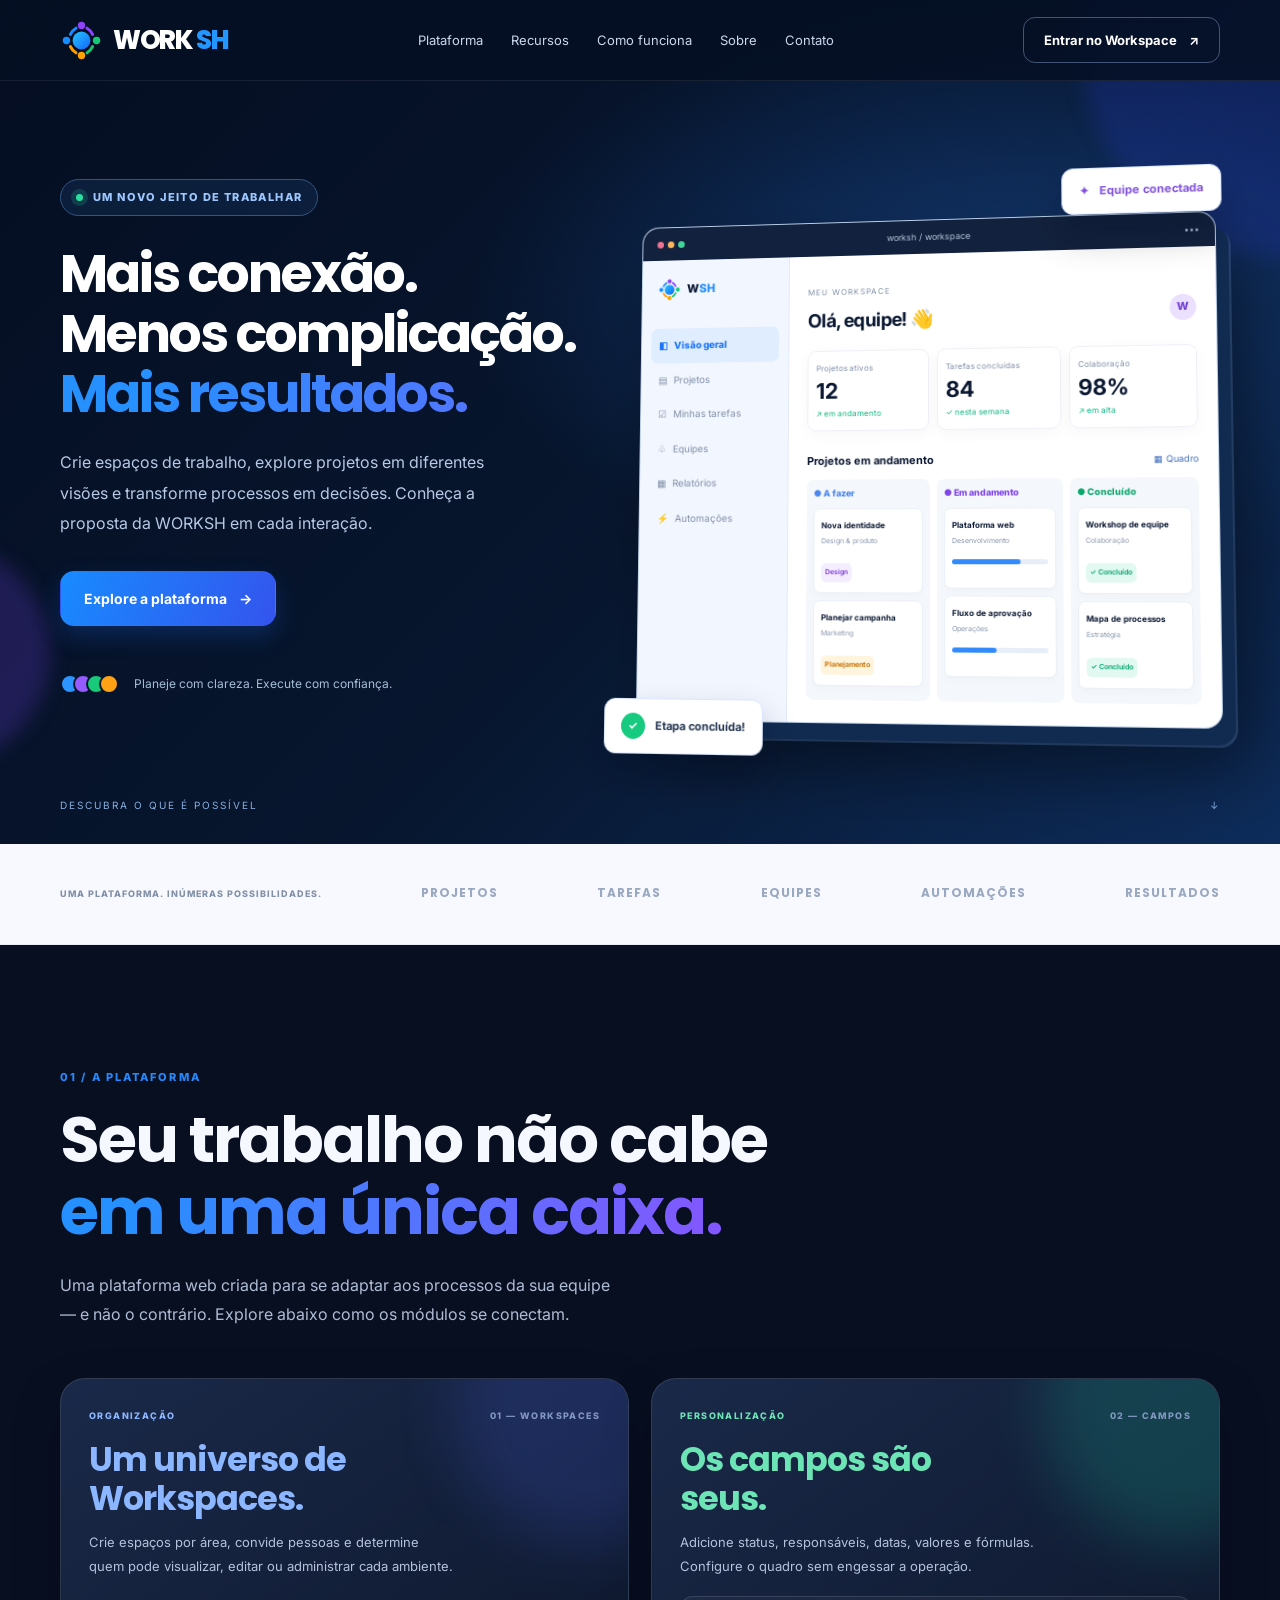
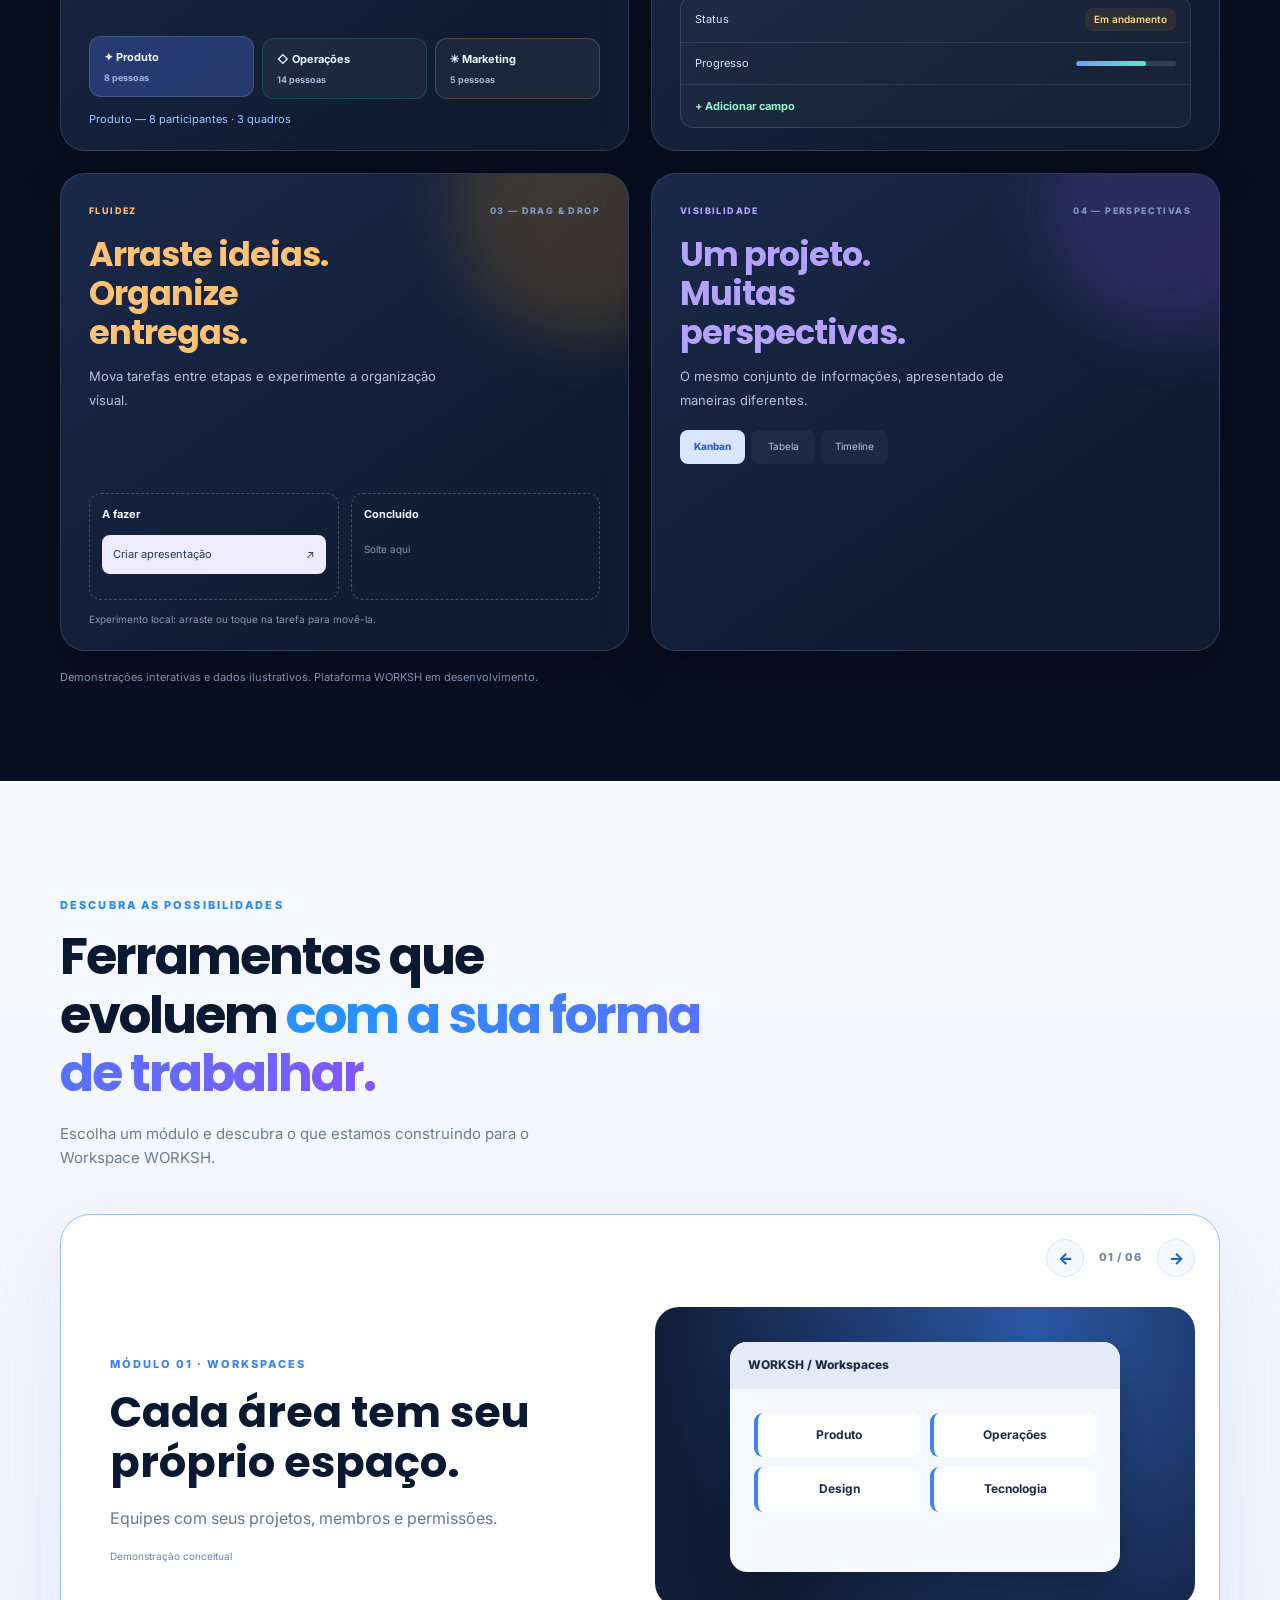
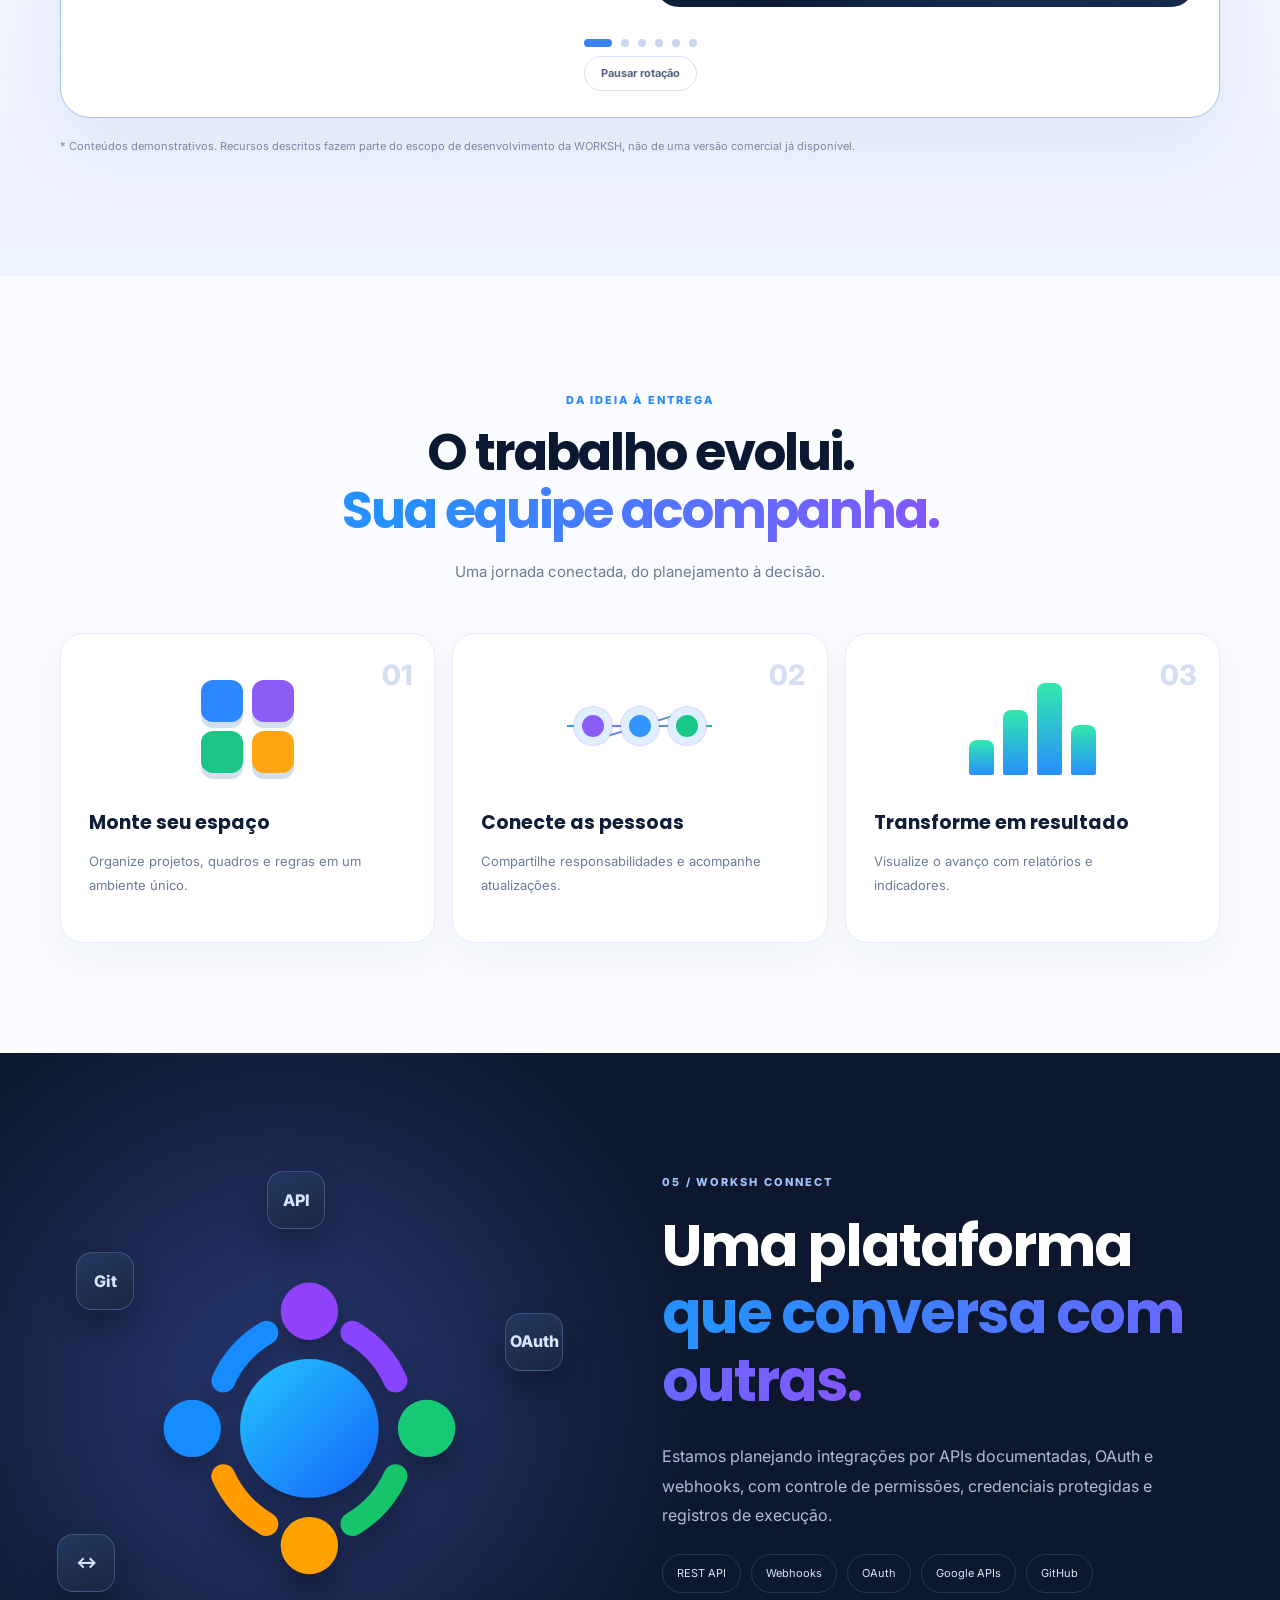
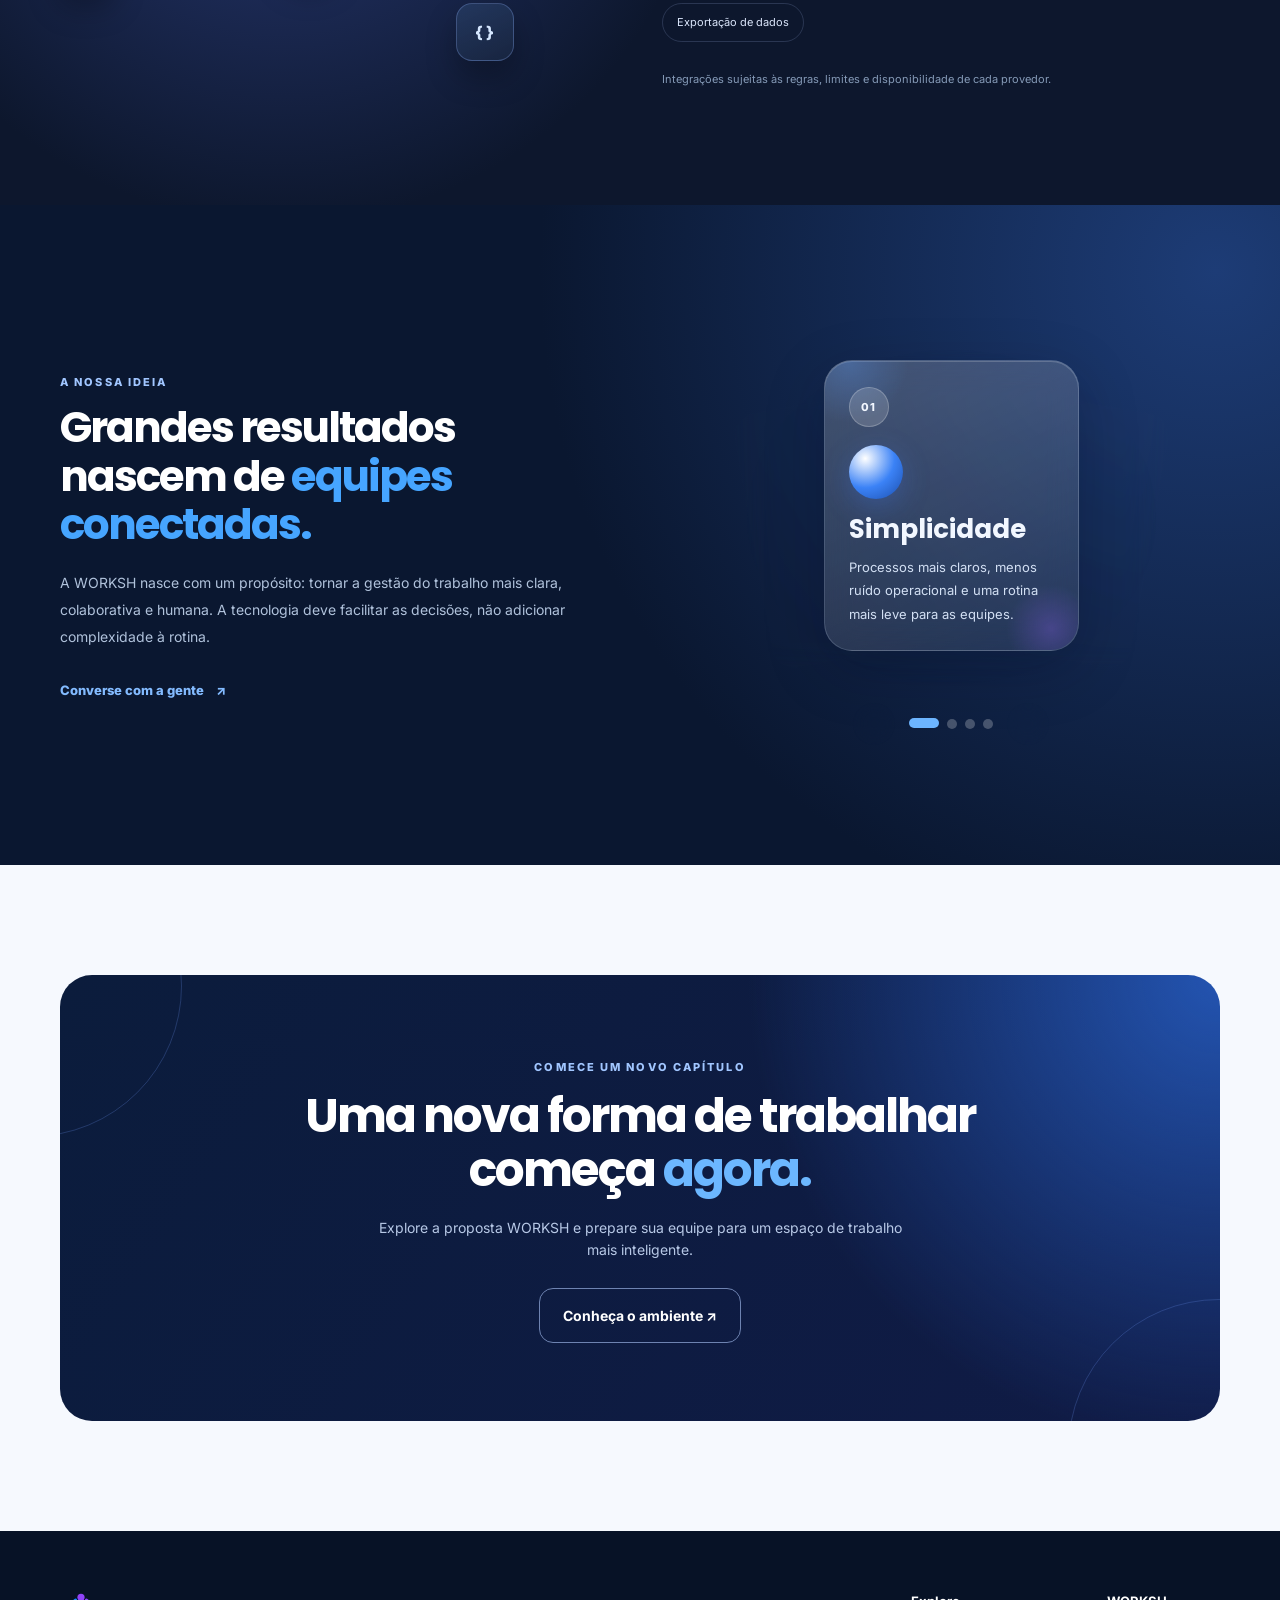
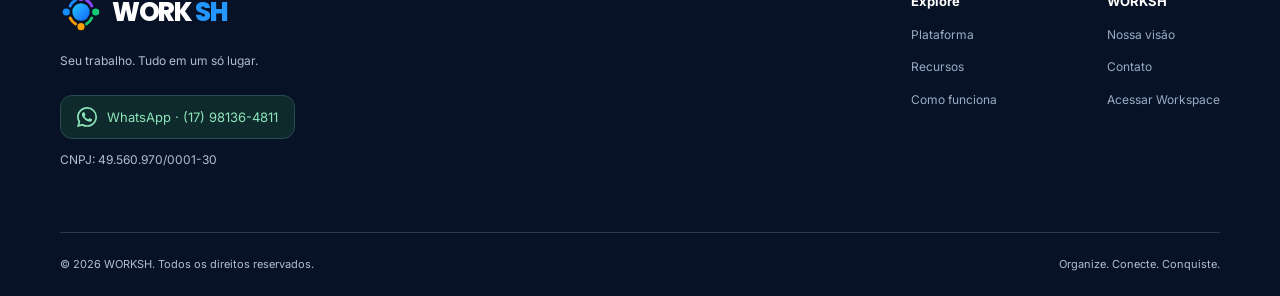
==== index.html @ 07306b2b "Atualizacao do site e implementacao do Workspace" ====
<!DOCTYPE html>

<html lang="pt-BR">
<head>
<meta charset="utf-8"/>
<meta content="width=device-width,initial-scale=1" name="viewport"/>
<meta content="#081329" name="theme-color"/>
<meta content="WORKSH: plataforma inteligente para projetos, tarefas, equipes e resultados. Organize. Conecte. Conquiste." name="description"/>
<meta content="WORKSH — Organize. Conecte. Conquiste." property="og:title"/>
<meta content="Seu trabalho, tudo em um só lugar." property="og:description"/>
<meta content="website" property="og:type"/>
<title>
   WORKSH | Organize. Conecte. Conquiste.
  </title>
<link href="assets/logo.svg" rel="icon" type="image/svg+xml"/>
<link href="style.css" rel="stylesheet"/>
<script defer="" src="script.js">
</script>
</head>
<body>
<a class="skip" href="#conteudo">
   Pular para o conteúdo
  </a>
<header class="site-header" id="topo">
<div class="container nav-inner">
<a aria-label="WORKSH, início" class="brand" href="#inicio">
<img alt="" height="43" src="assets/logo.svg" width="43"/>
<span>
      WORK
      <span class="blue">
       SH
      </span>
</span>
</a>
<nav aria-label="Menu principal" class="desktop-nav">
<a href="#plataforma">
      Plataforma
     </a>
<a href="#recursos">
      Recursos
     </a>
<a href="#como-funciona">
      Como funciona
     </a>
<a href="#sobre">
      Sobre
     </a>
<a href="#contato">
      Contato
     </a>
</nav>
<div class="nav-actions">
<button class="btn btn-outline nav-login" data-open-workspace="" type="button">
      Entrar no Workspace
      <span aria-hidden="true">
       ↗
      </span>
</button>
<button aria-controls="mobileNav" aria-expanded="false" aria-label="Abrir menu" class="menu-toggle" id="menuToggle" type="button">
<span>
</span>
<span>
</span>
<span>
</span>
</button>
</div>
</div>
<nav aria-label="Menu para celular" class="mobile-nav" hidden="" id="mobileNav">
<a href="#plataforma">
     Plataforma
    </a>
<a href="#recursos">
     Recursos
    </a>
<a href="#como-funciona">
     Como funciona
    </a>
<a href="#sobre">
     Sobre
    </a>
<a href="#contato">
     Contato
    </a>
<button class="btn btn-primary" data-open-workspace="">
     Entrar no Workspace ↗
    </button>
</nav>
</header>
<main id="conteudo">
<section class="hero" id="inicio">
<div class="glow g1">
</div>
<div class="glow g2">
</div>
<div class="container hero-grid">
<div class="hero-copy reveal">
<div class="eyebrow">
<span class="pulse">
</span>
       UM NOVO JEITO DE TRABALHAR
      </div>
<h1>
       Mais conexão.
       <br/>
       Menos complicação.
       <br/>
<span class="gradient-text">
        Mais resultados.
       </span>
</h1>
<p>Crie espaços de trabalho, explore projetos em diferentes visões e transforme processos em decisões. Conheça a proposta da WORKSH em cada interação.</p>
<div class="hero-actions">
<a class="btn btn-primary btn-lg" href="#plataforma">
        Explore a plataforma
        <span>
         →
        </span>
</a>
</div>
<div class="hero-proof">
<div class="proof-dots">
<i>
</i>
<i>
</i>
<i>
</i>
<i>
</i>
</div>
<span>
        Planeje com clareza. Execute com confiança.
       </span>
</div>
</div>
<div aria-label="Prévia ilustrativa da plataforma WORKSH" class="hero-visual reveal">
<div class="floating f1">
       ✦
       <span>
        Equipe conectada
       </span>
</div>
<div class="floating f2">
<b>
        ✓
       </b>
<span>
        Etapa concluída!
       </span>
</div>
<div class="dashboard-window">
<div class="window-top">
<div class="traffic">
<b>
</b>
<b>
</b>
<b>
</b>
</div>
<span>
         worksh / workspace
        </span>
<span>
         •••
        </span>
</div>
<div class="dashboard-body">
<aside class="dash-sidebar">
<div class="dash-brand">
<img alt="" src="assets/logo.svg"/>
          W
          <span>
           SH
          </span>
</div>
<div class="dash-side-item active">
          ◧
          <span>
           Visão geral
          </span>
</div>
<div class="dash-side-item">
          ▤
          <span>
           Projetos
          </span>
</div>
<div class="dash-side-item">
          ☑
          <span>
           Minhas tarefas
          </span>
</div>
<div class="dash-side-item">
          ♧
          <span>
           Equipes
          </span>
</div>
<div class="dash-side-item">
          ▦
          <span>
           Relatórios
          </span>
</div>
<div class="dash-side-item">
          ⚡
          <span>
           Automações
          </span>
</div>
</aside>
<div class="dash-main">
<div class="dash-heading">
<div>
<small>
            MEU WORKSPACE
           </small>
<h3>
            Olá, equipe!
            <span>
             👋
            </span>
</h3>
</div>
<div class="dash-avatar">
           W
          </div>
</div>
<div class="dash-stats">
<div>
<span>
            Projetos ativos
           </span>
<strong>
            12
           </strong>
<small>
            ↗ em andamento
           </small>
</div>
<div>
<span>
            Tarefas concluídas
           </span>
<strong>
            84
           </strong>
<small>
            ✓ nesta semana
           </small>
</div>
<div>
<span>
            Colaboração
           </span>
<strong>
            98%
           </strong>
<small>
            ↗ em alta
           </small>
</div>
</div>
<div class="board-title">
<strong>
           Projetos em andamento
          </strong>
<span>
           ▦ Quadro
          </span>
</div>
<div class="mini-board">
<div class="mini-col">
<label>
            ● A fazer
           </label>
<div class="mini-card">
<b>
             Nova identidade
            </b>
<small>
             Design &amp; produto
            </small>
<div class="tag purple">
             Design
            </div>
</div>
<div class="mini-card">
<b>
             Planejar campanha
            </b>
<small>
             Marketing
            </small>
<div class="tag orange">
             Planejamento
            </div>
</div>
</div>
<div class="mini-col">
<label>
            ● Em andamento
           </label>
<div class="mini-card">
<b>
             Plataforma web
            </b>
<small>
             Desenvolvimento
            </small>
<div class="progress">
<i style="width:72%">
</i>
</div>
</div>
<div class="mini-card">
<b>
             Fluxo de aprovação
            </b>
<small>
             Operações
            </small>
<div class="progress">
<i style="width:46%">
</i>
</div>
</div>
</div>
<div class="mini-col">
<label>
            ● Concluído
           </label>
<div class="mini-card">
<b>
             Workshop de equipe
            </b>
<small>
             Colaboração
            </small>
<span class="done">
             ✓ Concluído
            </span>
</div>
<div class="mini-card">
<b>
             Mapa de processos
            </b>
<small>
             Estratégia
            </small>
<span class="done">
             ✓ Concluído
            </span>
</div>
</div>
</div>
</div>
</div>
</div>
</div>
</div>
<div class="container scroll-hint">
<span>
      DESCUBRA O QUE É POSSÍVEL
     </span>
<span>
      ↓
     </span>
</div>
</section>
<section class="trust-strip">
<div class="container trust-grid">
<span>
      UMA PLATAFORMA. INÚMERAS POSSIBILIDADES.
     </span>
<strong>
      PROJETOS
     </strong>
<strong>
      TAREFAS
     </strong>
<strong>
      EQUIPES
     </strong>
<strong>
      AUTOMAÇÕES
     </strong>
<strong>
      RESULTADOS
     </strong>
</div>
</section>
<section class="section platform-v4" id="plataforma">
<div class="container">
<div class="v4-section-intro reveal"><span class="section-kicker">01 / A PLATAFORMA</span><h2>Seu trabalho não cabe<br/><span class="gradient-text">em uma única caixa.</span></h2><p>Uma plataforma web criada para se adaptar aos processos da sua equipe — e não o contrário. Explore abaixo como os módulos se conectam.</p></div>
<div class="v4-bento">
<article class="v4-tile v4-tile-workspaces reveal"><div class="v4-tile-meta"><span class="v4-kicker">ORGANIZAÇÃO</span><span>01 — WORKSPACES</span></div><h3>Um universo de<br/>Workspaces.</h3><p>Crie espaços por área, convide pessoas e determine quem pode visualizar, editar ou administrar cada ambiente.</p><div class="v4-workspace-chips"><button class="active" data-ws="produto" type="button">✦ Produto <small>8 pessoas</small></button><button data-ws="operacoes" type="button">◇ Operações <small>14 pessoas</small></button><button data-ws="marketing" type="button">✳ Marketing <small>5 pessoas</small></button></div><div aria-live="polite" class="v4-insight" id="workspaceInsight">Produto — 8 participantes · 3 quadros</div></article>
<article class="v4-tile v4-tile-fields reveal"><div class="v4-tile-meta"><span class="v4-kicker">PERSONALIZAÇÃO</span><span>02 — CAMPOS</span></div><h3>Os campos são<br/>seus.</h3><p>Adicione status, responsáveis, datas, valores e fórmulas. Configure o quadro sem engessar a operação.</p><div class="v4-field-stack"><div><span>Status</span><b class="v4-status">Em andamento</b></div><div><span>Progresso</span><div class="v4-meter"><i></i></div></div><button id="v4AddField" type="button">+ Adicionar campo</button><div hidden="" id="v4CustomField"><span>Prioridade</span><b>Alta</b></div></div></article>
<article class="v4-tile v4-tile-flow reveal"><div class="v4-tile-meta"><span class="v4-kicker">FLUIDEZ</span><span>03 — DRAG &amp; DROP</span></div><h3>Arraste ideias.<br/>Organize entregas.</h3><p>Mova tarefas entre etapas e experimente a organização visual.</p><div class="v4-drag-board" id="v4DragBoard"><div class="v4-drag-lane" data-lane="todo"><strong>A fazer</strong><button class="v4-draggable" draggable="true" type="button">Criar apresentação <span>↗</span></button></div><div class="v4-drag-lane" data-lane="done"><strong>Concluído</strong><span class="v4-empty">Solte aqui</span></div></div><small class="v4-demo-note">Experimento local: arraste ou toque na tarefa para movê-la.</small></article>
<article class="v4-tile v4-tile-views reveal"><div class="v4-tile-meta"><span class="v4-kicker">VISIBILIDADE</span><span>04 — PERSPECTIVAS</span></div><h3>Um projeto.<br/>Muitas perspectivas.</h3><p>O mesmo conjunto de informações, apresentado de maneiras diferentes.</p><div aria-label="Visualização do projeto" class="v4-view-tabs" role="group"><button class="active" data-view="kanban" type="button">Kanban</button><button data-view="table" type="button">Tabela</button><button data-view="timeline" type="button">Timeline</button></div><div aria-live="polite" class="v4-stage" id="viewStage"></div></article>
</div>
<p class="v4-disclaimer">Demonstrações interativas e dados ilustrativos. Plataforma WORKSH em desenvolvimento.</p>
</div></section>
<section class="section section-soft discover-section" id="recursos"><div class="container"><div class="section-heading reveal"><span class="section-kicker">DESCUBRA AS POSSIBILIDADES</span><h2>Ferramentas que evoluem <span class="gradient-text">com a sua forma de trabalhar.</span></h2><p>Escolha um módulo e descubra o que estamos construindo para o Workspace WORKSH.</p></div><div class="module-shell reveal"><div class="module-nav"><button aria-label="Módulo anterior" class="module-arrow" id="modPrev" type="button">←</button><span id="moduleCount">01 / 06</span><button aria-label="Próximo módulo" class="module-arrow" id="modNext" type="button">→</button></div><div aria-live="polite" class="module-panel" id="modulePanel"></div><div aria-label="Navegar entre módulos" class="module-dots" id="moduleDots" role="group"></div><div class="module-control"><button type="button" id="modulePlay" aria-pressed="false">Pausar rotação</button></div></div><p class="feature-disclaimer">* Conteúdos demonstrativos. Recursos descritos fazem parte do escopo de desenvolvimento da WORKSH, não de uma versão comercial já disponível.</p></div></section>
<section class="section v4-process" id="como-funciona"><div class="container"><div class="section-heading centered reveal"><span class="section-kicker">DA IDEIA À ENTREGA</span><h2>O trabalho evolui.<br/><span class="gradient-text">Sua equipe acompanha.</span></h2><p>Uma jornada conectada, do planejamento à decisão.</p></div><div class="v4-process-rail"><article class="v4-process-step reveal"><span class="v4-step-no">01</span><div class="v4-scene v4-scene-grid"><i></i><i></i><i></i><i></i></div><h3>Monte seu espaço</h3><p>Organize projetos, quadros e regras em um ambiente único.</p></article><article class="v4-process-step reveal"><span class="v4-step-no">02</span><div class="v4-scene v4-scene-connect"><i></i><i></i><i></i><span></span><span></span></div><h3>Conecte as pessoas</h3><p>Compartilhe responsabilidades e acompanhe atualizações.</p></article><article class="v4-process-step reveal"><span class="v4-step-no">03</span><div class="v4-scene v4-scene-bars"><i></i><i></i><i></i><i></i></div><h3>Transforme em resultado</h3><p>Visualize o avanço com relatórios e indicadores.</p></article></div></div></section>
<section class="section v4-connect" id="conexoes"><div class="container v4-connect-grid"><div aria-hidden="true" class="v4-connect-visual reveal"><div class="v4-connect-halo"><div class="v4-connect-core"><svg xmlns="http://www.w3.org/2000/svg" viewBox="-10 -10 140 140" class="connect-brand-mark" aria-hidden="true" focusable="false"><title id="t">WORKSH, equipes conectadas</title><defs><linearGradient id="center" x1="0" y1="0" x2="1" y2="1"><stop stop-color="#24C5FF"/><stop offset="1" stop-color="#1465F9"/></linearGradient></defs><circle class="connect-core-ball" cx="60" cy="60" r="29" fill="url(#center)"/><path class="connect-arc" d="M24 40 A44 44 0 0 1 42 20" fill="none" stroke="#188CFF" stroke-width="10" stroke-linecap="round"/><path class="connect-arc" d="M78 20 A44 44 0 0 1 96 40" fill="none" stroke="#8944FF" stroke-width="10" stroke-linecap="round"/><path class="connect-arc" d="M96 80 A44 44 0 0 1 78 100" fill="none" stroke="#17C66B" stroke-width="10" stroke-linecap="round"/><path class="connect-arc" d="M42 100 A44 44 0 0 1 24 80" fill="none" stroke="#FF9D00" stroke-width="10" stroke-linecap="round"/><circle cx="60" cy="11" r="12" class="connect-node" fill="#8F43F9"/><circle cx="109" cy="60" r="12" class="connect-node" fill="#16CA75"/><circle cx="60" cy="109" r="12" class="connect-node" fill="#FFA200"/><circle cx="11" cy="60" r="12" class="connect-node" fill="#168DFF"/></svg></div><span class="v4-connector c1">API</span><span class="v4-connector c2">OAuth</span><span class="v4-connector c3">{ }</span><span class="v4-connector c4">↔</span><span class="v4-connector c5">Git</span></div></div><div class="v4-connect-copy reveal"><span class="section-kicker light">05 / WORKSH CONNECT</span><h2>Uma plataforma<br/><span class="gradient-text">que conversa com outras.</span></h2><p>Estamos planejando integrações por APIs documentadas, OAuth e webhooks, com controle de permissões, credenciais protegidas e registros de execução.</p><div class="v4-pills"><span>REST API</span><span>Webhooks</span><span>OAuth</span><span>Google APIs</span><span>GitHub</span><span>Exportação de dados</span></div><small>Integrações sujeitas às regras, limites e disponibilidade de cada provedor.</small></div></div></section><section class="section dark-benefits" id="sobre">
<div class="container about-grid">
<div class="reveal">
<span class="section-kicker light">
       A NOSSA IDEIA
      </span>
<h2>
       Grandes resultados nascem de
       <span class="bright">
        equipes conectadas.
       </span>
</h2>
<p>
       A WORKSH nasce com um propósito: tornar a gestão do trabalho mais clara, colaborativa e humana. A tecnologia deve facilitar as decisões, não adicionar complexidade à rotina.
      </p>
<a class="text-link" href="#contato">
       Converse com a gente
       <span>
        ↗
       </span>
</a>
</div>
<div aria-label="Carrossel de valores da WORKSH" class="values-carousel reveal">
<div aria-hidden="true" class="glass-orbit"></div>
<div class="carousel-window">
<article class="value-slide is-active" data-value-slide="">
<span class="value-step">01</span>
<div aria-hidden="true" class="value-symbol"></div>
<h3>Simplicidade</h3>
<p>Processos mais claros, menos ruído operacional e uma rotina mais leve para as equipes.</p>
</article>
<article class="value-slide" data-value-slide="">
<span class="value-step">02</span>
<div aria-hidden="true" class="value-symbol"></div>
<h3>Transparência</h3>
<p>Atualizações visíveis, decisões documentadas e informações acessíveis em um único ambiente.</p>
</article>
<article class="value-slide" data-value-slide="">
<span class="value-step">03</span>
<div aria-hidden="true" class="value-symbol"></div>
<h3>Colaboração</h3>
<p>Pessoas conectadas por contexto, responsabilidades e conversas que realmente fazem a operação avançar.</p>
</article>
<article class="value-slide" data-value-slide="">
<span class="value-step">04</span>
<div aria-hidden="true" class="value-symbol"></div>
<h3>Evolução</h3>
<p>Uma plataforma que acompanha o crescimento do time e transforma cada entrega em melhoria contínua.</p>
</article>
</div>
<div class="value-carousel-controls">
<button aria-label="Valor anterior" class="value-nav prev" type="button">‹</button>
<div aria-label="Selecionar valor" class="value-dots" id="valueDots"></div>
<button aria-label="Próximo valor" class="value-nav next" type="button">›</button>
</div>
</div>
</div>
</section>
<section class="section cta-section" id="contato">
<div class="container">
<div class="cta-box reveal">
<span class="section-kicker light">
       COMECE UM NOVO CAPÍTULO
      </span>
<h2>
       Uma nova forma de trabalhar
       <br/>
       começa
       <em>
        agora.
       </em>
</h2>
<p>
       Explore a proposta WORKSH e prepare sua equipe para um espaço de trabalho mais inteligente.
      </p>
<div class="cta-actions">
<a class="btn btn-outline-white btn-lg" data-placeholder-email="" href="mailto:contato@seudominio.com?subject=Quero%20conhecer%20a%20WORKSH">
        Fale com a equipe →
       </a>
</div>
</div>
</div>
</section>
</main>
<footer class="footer">
<div class="container footer-main">
<div>
<a class="brand footer-brand" href="#inicio">
<img alt="" height="42" src="assets/logo.svg" width="42"/>
<span>
       WORK
       <span class="blue">
        SH
       </span>
</span>
</a>
<p>
      Seu trabalho. Tudo em um só lugar.
     </p>
<a aria-label="Conversar com a WORKSH pelo WhatsApp: (17) 98136-4811 (abre em nova aba)" class="footer-contact" href="https://wa.me/5517981364811" rel="noopener noreferrer" target="_blank">
<svg aria-hidden="true" fill="currentColor" focusable="false" viewbox="0 0 24 24">
<path d="M20.52 3.48A11.87 11.87 0 0 0 12.05 0C5.47 0 .11 5.35.1 11.94c0 2.1.55 4.16 1.6 5.97L0 24l6.25-1.64a11.95 11.95 0 0 0 5.79 1.48h.01c6.58 0 11.94-5.35 11.95-11.94a11.86 11.86 0 0 0-3.48-8.42ZM12.05 21.82a9.91 9.91 0 0 1-5.06-1.38l-.36-.21-3.71.97.99-3.62-.24-.37a9.9 9.9 0 0 1-1.52-5.27c0-5.47 4.45-9.92 9.93-9.92a9.85 9.85 0 0 1 7.02 2.91 9.87 9.87 0 0 1 2.9 7.03c0 5.47-4.46 9.92-9.95 9.92Zm5.45-7.43c-.3-.15-1.77-.87-2.04-.97-.28-.1-.48-.15-.68.15-.2.3-.77.97-.95 1.17-.17.2-.35.22-.65.07-.3-.15-1.26-.46-2.4-1.48-.89-.79-1.49-1.77-1.66-2.07-.18-.3-.02-.46.13-.61.13-.13.3-.35.45-.52.15-.18.2-.3.3-.5.1-.2.05-.38-.02-.53-.08-.15-.68-1.62-.93-2.22-.24-.58-.49-.5-.68-.51h-.58c-.2 0-.52.07-.8.37-.27.3-1.04 1.02-1.04 2.5s1.07 2.89 1.22 3.09c.15.2 2.1 3.2 5.1 4.49.71.31 1.27.49 1.7.63.71.23 1.36.2 1.87.12.57-.08 1.77-.72 2.02-1.42.25-.7.25-1.3.18-1.42-.08-.13-.28-.2-.58-.35Z">
</path>
</svg>
<span>
       WhatsApp · (17) 98136-4811
      </span>
</a>
<p class="footer-company">
      CNPJ: 49.560.970/0001-30
     </p>
</div>
<div class="footer-links">
<div>
<strong>
       Explore
      </strong>
<a href="#plataforma">
       Plataforma
      </a>
<a href="#recursos">
       Recursos
      </a>
<a href="#como-funciona">
       Como funciona
      </a>
</div>
<div>
<strong>
       WORKSH
      </strong>
<a href="#sobre">
       Nossa visão
      </a>
<a href="#contato">
       Contato
      </a>
<button data-open-workspace="">
       Acessar Workspace
      </button>
</div>
</div>
</div>
<div class="container footer-bottom">
<span>
     ©
     <span id="year">
</span>
     WORKSH. Todos os direitos reservados.
    </span>
<span>
     Organize. Conecte. Conquiste.
    </span>
</div>
</footer>
<div class="modal-backdrop" hidden="" id="workspaceModal">
<div aria-describedby="modalDesc" aria-labelledby="modalTitle" aria-modal="true" class="workspace-modal" role="dialog" tabindex="-1">
<button aria-label="Fechar janela" class="modal-close" id="closeModal" type="button">
     ×
    </button>
<img alt="" height="72" src="assets/logo.svg" width="72"/>
<h2 id="modalTitle">Entre no seu Workspace</h2>
<p id="modalDesc">Seu trabalho, sua equipe e suas ideias em um só lugar.</p>
<form class="login-form" id="workspaceLogin" novalidate onsubmit="return false">
<label for="loginEmail">E-mail</label>
<input id="loginEmail" type="email" autocomplete="username" placeholder="voce@empresa.com" required />
<label for="loginPassword">Senha</label>
<div class="login-password"><input id="loginPassword" type="password" autocomplete="current-password" placeholder="Digite sua senha" required /><button type="button" id="togglePassword" aria-controls="loginPassword" aria-label="Mostrar senha" aria-pressed="false">Mostrar</button></div>
<button type="submit" class="btn btn-primary btn-lg login-submit">Entrar no Workspace <span aria-hidden="true">→</span></button>
<p id="loginStatus" class="login-status" role="status" hidden></p>
</form>
</div>
</div>
</body>
</html>
---- style.css ----
/* 01 — Estilos gerais e componentes existentes (preservados) */
@import url('https://fonts.googleapis.com/css2?family=Inter:wght@400;500;600;700;800&family=Poppins:wght@400;500;600;700;800&display=swap');
:root{--navy:#071329;--navy2:#0c1e3e;--blue:#267afa;--cyan:#1cafff;--purple:#8b5cf6;--green:#18cc7d;--orange:#ff9c09;--text:#0b1832;--muted:#61718b;--line:#e8eef7;--light:#f6f9fe;--radius:22px}*{box-sizing:border-box}html{scroll-behavior:smooth;scroll-padding-top:90px}body{margin:0;background:#fff;color:var(--text);font-family:Inter,Arial,sans-serif;line-height:1.55;-webkit-font-smoothing:antialiased}button,a{font:inherit}button{cursor:pointer}a{text-decoration:none;color:inherit}img{max-width:100%;display:block}button:focus-visible,a:focus-visible{outline:3px solid var(--orange);outline-offset:4px}.container{width:min(1160px,calc(100% - 48px));margin:auto}.skip{position:absolute;left:12px;top:-100px;background:white;padding:12px;z-index:999}.skip:focus{top:12px}.blue{color:#2396ff}.gradient-text{background:linear-gradient(100deg,#2690ff 10%,#8556ff 100%);color:transparent;background-clip:text;-webkit-background-clip:text}.site-header{position:fixed;top:0;width:100%;z-index:100;background:rgba(5,16,36,.86);backdrop-filter:blur(20px);border-bottom:1px solid rgba(255,255,255,.08)}.nav-inner{height:80px;display:flex;align-items:center;justify-content:space-between;gap:28px}.brand{display:inline-flex;align-items:center;gap:10px;font-family:Poppins,sans-serif;letter-spacing:-1.4px;font-size:26px;font-weight:800;color:white;white-space:nowrap}.desktop-nav{display:flex;align-items:center;gap:28px}.desktop-nav a{font-size:13px;color:#cbd7ed;transition:color .2s}.desktop-nav a:hover,.footer a:hover{color:#64b9ff}.nav-actions{display:flex;align-items:center;gap:12px}.btn{border:1px solid transparent;border-radius:12px;padding:12px 20px;display:inline-flex;align-items:center;justify-content:center;gap:12px;font-size:13px;font-weight:700;transition:transform .25s,background .25s,box-shadow .25s;white-space:nowrap}.btn:hover{transform:translateY(-2px)}.btn-primary{color:white;background:linear-gradient(115deg,#188bff,#3454ed);box-shadow:0 10px 25px rgba(26,114,254,.22)}.btn-primary:hover{box-shadow:0 14px 34px rgba(26,114,254,.38)}.btn-outline{background:transparent;color:white;border-color:rgba(175,205,255,.36)}.btn-glass{color:#e9f2ff;background:rgba(255,255,255,.08);border-color:rgba(255,255,255,.22)}.btn-lg{padding:16px 23px;border-radius:14px;font-size:14px}.menu-toggle{display:none;border:0;background:transparent;padding:9px}.menu-toggle span{display:block;background:white;height:2px;width:23px;margin:5px}.mobile-nav{background:#09172f;padding:14px 24px 26px;display:flex;flex-direction:column;gap:18px;color:white}.mobile-nav[hidden]{display:none}.hero{position:relative;min-height:820px;padding:160px 0 30px;background:radial-gradient(ellipse at 79% 35%,#12376f 0%,transparent 38%),linear-gradient(135deg,#050e22,#07162e 56%,#0d2c5b);color:white;overflow:hidden}.hero:before{content:"";position:absolute;inset:0;background-image:radial-gradient(#c5e0ff30 .7px,transparent .7px);background-size:26px 26px;mask-image:linear-gradient(to right,transparent,#000)}.glow{position:absolute;border-radius:50%;filter:blur(10px);pointer-events:none}.g1{width:440px;height:440px;right:-240px;top:-180px;background:#293dce39}.g2{width:220px;height:220px;left:-170px;bottom:80px;background:#7644ee3a}.hero-grid{position:relative;display:grid;grid-template-columns:1fr 1.14fr;align-items:center;gap:42px;min-height:600px}.hero-copy{padding-bottom:55px}.eyebrow,.section-kicker{font-size:11px;font-weight:800;letter-spacing:2.1px;color:#2788f9}.eyebrow{display:inline-flex;align-items:center;gap:10px;color:#9fc7ff;border:1px solid #335582;background:#15325b66;border-radius:50px;padding:9px 15px;letter-spacing:1.4px}.pulse{width:7px;height:7px;border-radius:50%;background:#2cde9f;box-shadow:0 0 0 5px #2cde9f29}.hero h1,.section h2{font-family:Poppins,Arial,sans-serif;line-height:1.14;letter-spacing:-2px}.hero h1{font-size:clamp(39px,4.1vw,62px);margin:28px 0 24px}.hero-copy>p{font-size:16px;max-width:470px;color:#b7c9e4;line-height:1.9}.hero-actions{display:flex;flex-wrap:wrap;gap:12px;margin-top:32px}.hero-proof{display:flex;align-items:center;gap:15px;margin-top:48px;font-size:12px;color:#a6bdd8}.proof-dots{display:flex;padding-left:7px}.proof-dots i{height:20px;width:20px;border:2px solid #07152c;border-radius:50%;margin-left:-7px;background:#2c95ff}.proof-dots i:nth-child(2){background:#965bff}.proof-dots i:nth-child(3){background:#19c879}.proof-dots i:nth-child(4){background:#ffa114}.hero-visual{position:relative;min-width:0;transform:perspective(1300px) rotateY(-7deg) rotateX(3deg);filter:drop-shadow(0 35px 40px rgba(1,4,20,.32))}.dashboard-window{border:1px solid #7285c35c;background:#fff;border-radius:17px;overflow:hidden;box-shadow:0 20px 70px #0006}.window-top{height:34px;background:#12213d;display:flex;align-items:center;justify-content:space-between;color:#b3c2d9;font-size:9px;padding:0 15px}.traffic{display:flex;gap:4px}.traffic b{width:7px;height:7px;background:#ef7292;border-radius:50%}.traffic b:nth-child(2){background:#ffb65d}.traffic b:nth-child(3){background:#43d69a}.dashboard-body{display:flex;min-height:420px;color:var(--text)}.dash-sidebar{background:#f2f6ff;width:155px;padding:18px 10px;border-right:1px solid #e3eaf7;flex-shrink:0}.dash-brand{display:flex;align-items:center;font-weight:800;font-size:12px;margin:0 0 28px 6px}.dash-brand img{width:25px;margin-right:6px}.dash-brand span{color:#238fff}.dash-side-item{font-size:10px;padding:10px 8px;color:#8190a7;display:flex;gap:7px;align-items:center}.dash-side-item.active{color:#1c75f8;background:#e0edff;border-radius:7px;font-weight:800}.dash-main{flex:1;min-width:0;padding:22px 19px}.dash-heading,.board-title{display:flex;justify-content:space-between;align-items:center;gap:8px}.dash-heading small{font-size:8px;letter-spacing:1.2px;color:#8291a8}.dash-heading h3{font-size:19px;letter-spacing:-.6px;margin:5px 0 16px}.dash-avatar{background:#ece0ff;color:#7444d4;border-radius:50%;display:grid;place-items:center;width:26px;height:26px;font-size:11px;font-weight:800}.dash-stats{display:grid;grid-template-columns:repeat(3,1fr);gap:8px}.dash-stats>div{border:1px solid #edf0f7;box-shadow:0 4px 15px #12243d09;border-radius:9px;padding:11px 8px}.dash-stats span,.dash-stats small{display:block;font-size:8px;color:#7d8da5}.dash-stats strong{font-size:22px;display:block;line-height:1.5}.dash-stats small{color:#0ab780}.board-title{font-size:11px;margin:22px 0 10px}.board-title span{font-size:9px;color:#416fbe}.mini-board{display:grid;grid-template-columns:repeat(3,minmax(0,1fr));gap:7px}.mini-col{background:#f4f7fb;padding:7px;border-radius:8px}.mini-col label{font-size:9px;font-weight:800;color:#4a86ef;display:block;margin:0 0 8px}.mini-col:nth-child(2) label{color:#8246eb}.mini-col:nth-child(3) label{color:#0ba76b}.mini-card{background:white;border:1px solid #ebf0f7;border-radius:7px;padding:10px 7px;margin-bottom:7px;box-shadow:0 4px 6px #12243d05;min-height:80px}.mini-card b{font-size:8px;display:block}.mini-card small{font-size:7px;color:#8896ac;display:block;margin:5px 0 9px}.tag,.done{display:inline-block;font-size:7px;font-weight:700;border-radius:5px;padding:4px}.tag.purple{color:#8b50d9;background:#f4edff}.tag.orange{color:#c7780e;background:#fff4de}.done{color:#1aae7e;background:#e2f9f1}.progress{height:5px;background:#e8eef8;border-radius:10px;margin-top:12px}.progress i{display:block;background:#328afb;height:100%;border-radius:10px}.floating{position:absolute;z-index:3;display:flex;gap:10px;align-items:center;background:#fff;color:#223450;border:1px solid #ebf1ff;border-radius:11px;padding:12px 15px;font-size:11px;font-weight:700;box-shadow:0 16px 45px #0004}.f1{right:-16px;top:-37px;color:#8150db}.f2{left:-27px;bottom:-30px}.f2 b{background:#17ca80;color:#fff;padding:4px 7px;border-radius:50%}.scroll-hint{position:relative;display:flex;align-items:center;justify-content:space-between;color:#88aedf;font-size:10px;letter-spacing:2px;padding-top:30px}.trust-strip{background:#f7faff;border-bottom:1px solid #e8edf6}.trust-grid{min-height:100px;display:flex;align-items:center;justify-content:space-between;gap:20px;flex-wrap:wrap}.trust-grid span{font-size:9px;letter-spacing:1px;color:#8290a8;font-weight:800}.trust-grid strong{font-family:Poppins,sans-serif;color:#9aa9c0;font-size:12px;letter-spacing:1px}.section{padding:110px 0}.section-heading{max-width:640px;margin-bottom:45px}.section-heading.centered{text-align:center;margin:0 auto 50px}.section h2{font-size:clamp(34px,4vw,52px);margin:12px 0 20px}.section-heading p{color:#6b7b93;max-width:550px;font-size:15px}.section-heading.centered p{margin:auto}.section-light{background:white}.features-featured{display:grid;grid-template-columns:1.35fr 1fr 1fr;gap:20px}.feature-big,.feature-small{border-radius:23px;padding:31px;min-height:390px;position:relative;overflow:hidden}.dark-card{background:radial-gradient(circle at 85% 85%,#253da3,#0a1630 63%);color:white}.chip{color:#9cbaff;border:1px solid #5064a0;background:#26366770;border-radius:30px;display:inline-block;font-size:9px;font-weight:800;letter-spacing:1px;padding:7px 11px}.feature-big h3{font-family:Poppins,sans-serif;font-size:29px;line-height:1.17;margin:24px 0 14px}.feature-big p{max-width:275px;color:#b3c6ea;font-size:13px}.visual-orbit{position:absolute;width:225px;height:225px;bottom:-65px;right:-30px;border:1px solid #6082ff5e;border-radius:50%;display:grid;place-items:center;background:#1738674d}.visual-orbit img{width:145px;filter:drop-shadow(0 5px 12px #0a1b3677)}.satellite{position:absolute;background:white;color:#23355b;padding:5px 10px;border-radius:20px;font-size:9px;font-weight:800;box-shadow:0 7px 20px #07112644}.s1{top:10px;left:-43px}.s2{top:73px;right:-2px}.s3{bottom:45px;left:-60px}.feature-small{background:#f7f9ff;border:1px solid #ebf0fb}.feature-small h3,.resource-card h3{font-family:Poppins,sans-serif;font-size:19px;margin:22px 0 12px}.feature-small p,.resource-card p{color:#6d7b94;font-size:13px;line-height:1.8}.big-icon,.resource-icon{width:56px;height:56px;border-radius:16px;display:grid;place-items:center;font-size:26px;font-weight:700}.purple-bg{background:#eee6ff;color:#7c4fe1}.green-bg{background:#defbeb;color:#12bd73}.blue-bg{background:#e5f0ff;color:#147dfa}.orange-bg{background:#fff0d3;color:#ec9500}.cyan-bg{background:#dff7ff;color:#00a7d7}.pink-bg{background:#fde9fa;color:#e450b8}.tiny-lines{position:absolute;bottom:33px;left:31px;right:31px;display:grid;gap:9px}.tiny-lines span{height:11px;background:#dfe6f9;border-radius:20px}.tiny-lines span:nth-child(2){width:70%;background:#c6b6f7}.tiny-lines span:nth-child(3){width:45%}.avatars{position:absolute;bottom:38px;display:flex;padding-left:9px}.avatars i{display:grid;place-items:center;width:35px;height:35px;background:#8e78da;color:white;border:3px solid #f7f9ff;border-radius:50%;font-style:normal;font-size:10px;font-weight:700;margin-left:-9px}.avatars i:nth-child(2){background:#ed9a62}.avatars i:nth-child(3){background:#23aeb5}.avatars i:nth-child(4){background:#bdc7da;color:#344864}.section-soft{background:#f5f8fe}.resource-grid{display:grid;grid-template-columns:repeat(3,1fr);gap:18px}.resource-card{padding:28px;border:1px solid #e5ebf4;background:white;border-radius:18px;min-height:245px;transition:transform .3s,box-shadow .3s}.resource-card:hover{transform:translateY(-5px);box-shadow:0 20px 35px #152f6115}.resource-card h3{margin-top:22px;margin-bottom:7px}.feature-disclaimer{font-size:11px;color:#7a8ba5;margin-top:20px}.process{background:white}.steps{display:grid;grid-template-columns:repeat(3,1fr);gap:34px;position:relative}.steps:before{content:"";position:absolute;top:88px;left:17%;right:17%;border-top:2px dashed #d4e2f9}.step{position:relative;text-align:center;padding:20px 20px 0}.step-number{position:absolute;top:3px;right:20px;color:#d9e3f5;font-family:Poppins,sans-serif;font-size:25px;font-weight:800}.step-symbol{position:relative;margin:auto;background:#eaf3ff;color:#1e83ff;width:130px;height:130px;border-radius:36px;display:grid;place-items:center;font-size:48px;border:8px solid #fff;box-shadow:0 15px 32px #173c6e12}.step:nth-child(2) .step-symbol{background:#f0eaff;color:#9259e9}.step:nth-child(3) .step-symbol{background:#dff9ed;color:#0bbd76}.step h3{font-family:Poppins,sans-serif;font-size:18px;margin:25px 0 10px}.step p{color:#73829b;font-size:13px;max-width:260px;margin:auto}.dark-benefits{background:radial-gradient(circle at 95% 10%,#1d3c76,#0a1730 50%);color:#fff}.about-grid{display:grid;grid-template-columns:1fr 1fr;gap:85px;align-items:center}.section-kicker.light{color:#a1c6ff}.about-grid h2{font-size:clamp(32px,3.3vw,47px)}.about-grid h2 .bright{color:#46a5ff}.about-grid p{color:#b0c2db;font-size:14px;line-height:1.95}.text-link{display:inline-flex;gap:12px;margin-top:15px;color:#83bbff;font-size:13px;font-weight:800}.values-grid{display:grid;grid-template-columns:repeat(2,1fr);gap:15px}.values-grid>div{min-height:155px;padding:23px;background:#ffffff0c;border:1px solid #ffffff19;border-radius:19px}.value-icon{display:block;font-size:27px;color:#6ab6ff;margin-bottom:15px}.values-grid b{display:block;font-size:14px}.values-grid small{display:block;color:#91a9c8;margin-top:8px;font-size:11px}.cta-section{background:#f6f9fe}.cta-box{text-align:center;border-radius:32px;padding:78px 24px;background:radial-gradient(circle at top right,#2354b1 0%,transparent 38%),linear-gradient(125deg,#0b1c3c,#101b46);color:white;position:relative;overflow:hidden}.cta-box:before,.cta-box:after{content:"";position:absolute;border-radius:50%;border:1px solid #668ce544;width:300px;height:300px;pointer-events:none}.cta-box:before{left:-180px;top:-140px}.cta-box:after{right:-150px;bottom:-180px}.cta-box h2{font-size:clamp(31px,3.7vw,48px)}.cta-box em{font-style:normal;color:#6cb7ff}.cta-box p{max-width:540px;margin:0 auto 27px;color:#b7c8e6;font-size:14px}.cta-actions{display:flex;justify-content:center;gap:13px;flex-wrap:wrap}.btn-white{background:white;color:#1760c9}.btn-outline-white{border-color:#6e83b1;color:white}.cta-note{display:block;margin-top:24px;font-size:10px;color:#95acd2}.footer{background:#071226;color:#b0bed5}.footer-main{display:flex;justify-content:space-between;gap:40px;padding:60px 0 50px}.footer-main p{font-size:12px;margin-top:12px}.footer-links{display:flex;gap:110px}.footer-links>div{display:flex;flex-direction:column;align-items:flex-start;gap:14px}.footer-links strong{color:white;font-size:13px}.footer-links a,.footer-links button{color:#9bacc6;font-size:12px}.footer-links button{border:0;padding:0;background:transparent;text-align:left}.footer-bottom{display:flex;justify-content:space-between;gap:15px;flex-wrap:wrap;border-top:1px solid #293854;padding:23px 0;font-size:11px}.modal-backdrop{position:fixed;inset:0;z-index:500;background:#020815cb;backdrop-filter:blur(9px);display:grid;place-items:center;padding:20px}.modal-backdrop[hidden]{display:none}.workspace-modal{position:relative;background:#fff;color:#132243;border-radius:28px;padding:42px 36px 36px;max-width:450px;width:100%;text-align:center;box-shadow:0 30px 95px #0005}.workspace-modal>img{margin:auto}.workspace-modal h2{font-family:Poppins,sans-serif;line-height:1.2;font-size:25px;margin:20px 0 12px}.workspace-modal>p{color:#73819a;font-size:14px;line-height:1.7}.modal-close{position:absolute;top:14px;right:18px;border:none;background:#f0f4fb;color:#516582;border-radius:50%;width:33px;height:33px;font-size:24px}.workspace-pending{padding:22px;border:1px solid #e6eef8;background:#f6f9ff;border-radius:17px;margin-top:23px}.workspace-pending>span{color:#328eff;display:block;font-size:26px;margin-bottom:8px}.workspace-pending strong{display:block;font-size:14px}.workspace-pending p{font-size:12px;color:#75839b;margin:7px 0 0}.modal-enter{margin:20px auto 0}.modal-footnote{display:block;color:#a3afbf;font-size:10px;margin-top:25px}body.modal-open{overflow:hidden}.reveal{opacity:0;transform:translateY(22px);transition:opacity .7s ease,transform .7s ease}.reveal.visible{opacity:1;transform:translateY(0)}@media(max-width:1050px){.desktop-nav{gap:16px}.desktop-nav a{font-size:12px}.nav-login{font-size:11px;padding:11px}.hero-grid{grid-template-columns:1fr 1.05fr;gap:18px}.dash-sidebar{width:115px}.dash-main{padding:16px 9px}.hero h1{font-size:44px}.features-featured{grid-template-columns:1fr 1fr}.feature-big{grid-column:span 2}.visual-orbit{right:55px;bottom:-35px}}@media(max-width:800px){.desktop-nav,.nav-login{display:none}.menu-toggle{display:block}.hero{padding-top:145px;min-height:auto}.hero-grid{grid-template-columns:1fr;gap:45px}.hero-copy{padding-bottom:5px}.hero-visual{max-width:600px;margin:20px auto 45px;width:100%;transform:none}.hero h1{font-size:clamp(40px,8vw,62px)}.scroll-hint{padding:10px 0 20px}.trust-grid{justify-content:center;padding:20px 0;text-align:center}.trust-grid span{width:100%}.about-grid{grid-template-columns:1fr;gap:35px}.resource-grid{grid-template-columns:repeat(2,1fr)}.section{padding:80px 0}}@media(max-width:580px){.container{width:min(100% - 32px,1160px)}.brand{font-size:24px}.hero{padding-top:125px}.hero h1{letter-spacing:-1.5px}.hero-copy>p{font-size:14px}.hero-actions{align-items:stretch}.hero-actions .btn{width:100%}.hero-visual{width:calc(100% + 5px)}.dashboard-body{min-height:300px}.dash-sidebar{width:73px;padding:12px 4px}.dash-brand{font-size:9px;margin:0 0 20px}.dash-brand img{width:19px}.dash-side-item{font-size:12px;justify-content:center;padding:9px 0}.dash-side-item span{display:none}.dash-main{padding:12px 7px}.dash-heading h3{font-size:13px}.dash-stats{gap:4px}.dash-stats>div{padding:6px 4px}.dash-stats span,.dash-stats small{font-size:6px}.dash-stats strong{font-size:15px}.board-title{font-size:9px}.mini-board{gap:3px}.mini-col{padding:4px}.mini-col label{font-size:7px}.mini-card{padding:6px 4px;min-height:60px}.mini-card b{font-size:7px}.mini-card small{font-size:6px}.floating{padding:7px;font-size:8px}.f1{top:-25px;right:0}.f2{bottom:-18px;left:0}.features-featured,.resource-grid,.steps{grid-template-columns:1fr}.feature-big{grid-column:auto}.feature-small{min-height:290px}.steps:before{display:none}.section h2{letter-spacing:-1.2px}.section-heading{margin-bottom:32px}.step{padding:12px}.feature-big,.feature-small{padding:26px}.values-grid{gap:10px}.values-grid>div{padding:18px}.footer-main{flex-direction:column}.footer-links{gap:60px}.cta-box{padding:65px 20px}.cta-actions .btn{width:100%}.workspace-modal{padding:42px 20px 28px}}@media(prefers-reduced-motion:reduce){html{scroll-behavior:auto}*,*:before,*:after{animation:none!important;transition:none!important}.reveal{opacity:1;transform:none}}

/* Motion polish: short, compositor-friendly animations. */
.footer-contact{display:inline-flex;align-items:center;gap:10px;margin-top:12px;padding:11px 16px;border:1px solid #284c50;border-radius:12px;background:#0e2a2c;color:#8ee6ba;font-size:13px;transition:background .25s,transform .25s}
.footer-contact:hover{background:#163b39;transform:translateY(-2px)}
.footer-contact svg{width:20px;height:20px;flex-shrink:0}
@media(prefers-reduced-motion:no-preference){
  .reveal{transition:opacity .75s ease,transform .75s cubic-bezier(.2,.65,.3,1)}
  .features-featured>.reveal:nth-child(2),.resource-grid>.reveal:nth-child(3n+2),.steps>.reveal:nth-child(2){transition-delay:.09s}
  .features-featured>.reveal:nth-child(3),.resource-grid>.reveal:nth-child(3n+3),.steps>.reveal:nth-child(3){transition-delay:.18s}
  .hero-copy.visible .gradient-text{background-size:200% 100%;animation:worksh-gradient 4s ease-in-out 1}
  .hero-visual.visible .floating{animation:worksh-float 3.5s ease-in-out 2}
  .hero-visual.visible .f2{animation-delay:.45s}
  .pulse{animation:worksh-pulse 2s ease-out 3}
  .hero-visual.visible .progress i{transform-origin:left;animation:worksh-progress 1.2s cubic-bezier(.2,.65,.3,1) both}
  .workspace-modal{animation:worksh-modal .3s cubic-bezier(.2,.65,.3,1) both}
  .mobile-nav:not([hidden]){animation:worksh-menu .22s ease-out both}
  .btn>span,.resource-icon,.big-icon,.step-symbol{transition:transform .3s ease}
  .btn:hover>span{transform:translateX(3px)}
  .resource-card:hover .resource-icon,.feature-small:hover .big-icon{transform:translateY(-3px) rotate(-5deg)}
  .step:hover .step-symbol{transform:translateY(-5px)}
  .desktop-nav a{position:relative}
  .desktop-nav a:after{content:"";position:absolute;left:0;bottom:-7px;width:100%;height:2px;border-radius:2px;background:#64b9ff;transform:scaleX(0);transform-origin:left;transition:transform .25s ease}
  .desktop-nav a:hover:after,.desktop-nav a:focus-visible:after{transform:scaleX(1)}
}
@keyframes worksh-float{0%,100%{transform:translateY(0)}50%{transform:translateY(-8px)}}
@keyframes worksh-pulse{0%,100%{box-shadow:0 0 0 5px #2cde9f29}50%{box-shadow:0 0 0 9px #2cde9f00}}
@keyframes worksh-gradient{0%,100%{background-position:0% 50%}50%{background-position:100% 50%}}
@keyframes worksh-progress{from{transform:scaleX(0)}to{transform:scaleX(1)}}
@keyframes worksh-modal{from{opacity:0;transform:translateY(12px) scale(.97)}to{opacity:1;transform:none}}
@keyframes worksh-menu{from{opacity:0;transform:translateY(-6px)}to{opacity:1;transform:none}}
/* Layered interactive workspace preview. */
.hero-visual,.hero-visual.visible{transform:none;filter:none;perspective:1400px;padding:20px 6px 0}
.workspace-scene{position:relative;transform-style:preserve-3d;transform:rotateX(var(--rx,5deg)) rotateY(var(--ry,-9deg));transition:transform .45s cubic-bezier(.2,.7,.3,1);margin:58px 0 46px}
.workspace-scene .dashboard-window{box-shadow:12px 16px 0 #102a50,14px 18px 0 #5c83b64d,28px 40px 70px #0007;border-color:#769dcd80}
.workspace-scene .floating{transform:translateZ(65px);font-size:11px;padding:13px 16px;box-shadow:0 20px 35px #020b224d;border:1px solid #dbe7ff}
.workspace-scene .f1{right:0;top:-29px}
.workspace-scene .f2{left:-10px;bottom:-24px}
.hero-visual.visible .workspace-scene .floating{animation:workspace-hover 5s ease-in-out infinite}
.hero-visual.visible .workspace-scene .f2{animation-delay:-2.5s}
.preview-tools{display:flex;align-items:center;justify-content:space-between;gap:10px;color:#9dbfe9;font-size:9px;letter-spacing:1.2px}
.preview-tools>span{display:flex;align-items:center;gap:7px}
.preview-tools i{height:6px;width:6px;border-radius:50%;background:#3de0b1;box-shadow:0 0 12px #3de0b1}
.motion-toggle{border:1px solid #54739a80;background:#12294b;color:#c9dcf7;border-radius:20px;padding:7px 10px;font-size:10px;white-space:nowrap}
.project-insight{position:relative;padding:18px 20px;background:linear-gradient(120deg,#142c51e8,#182848df);border:1px solid #6098df55;border-radius:16px;box-shadow:0 14px 32px #020d262e;min-height:128px}
.insight-label{display:block;color:#62d9c1;letter-spacing:1.6px;font-size:9px;font-weight:800;margin-bottom:6px}
.project-insight strong{font-size:14px;color:#eff6ff;display:block}
.project-insight p{font-size:12px;line-height:1.65;margin:6px 0 0;color:#b8cce7}
.workspace-scene .mini-card{display:block;width:100%;text-align:left;color:var(--text);font-family:inherit;transition:transform .25s,box-shadow .25s,border-color .25s}
.workspace-scene .mini-card:hover{transform:translateY(-5px);box-shadow:0 10px 20px #2475ed26;border-color:#7cb7ff}
.workspace-scene .mini-card[aria-pressed="true"]{border-color:#378af5;background:#edf5ff;box-shadow:0 0 0 1px #378af5}
.workspace-scene .mini-card:focus-visible{outline:3px solid #f59e0b;outline-offset:2px}
.hero-visual.motion-paused .workspace-scene .floating{animation:none}
.hero-visual.motion-paused .workspace-scene{transform:none}
@keyframes workspace-hover{0%,100%{transform:translateZ(65px) translateY(0)}50%{transform:translateZ(65px) translateY(-10px)}}
@media(max-width:1050px) and (min-width:801px){.hero-grid{gap:30px;grid-template-columns:1fr 1.1fr}.preview-tools{letter-spacing:.4px;font-size:8px}.workspace-scene{margin-top:48px}.workspace-scene .floating{font-size:10px;padding:10px}}
@media(max-width:800px){.hero-visual{width:100%;padding:0 8px}.workspace-scene{transform:rotateX(3deg) rotateY(-4deg);margin-top:48px}.project-insight{min-height:120px}}
@media(max-width:580px){.workspace-scene{transform:none}.workspace-scene .f2{left:0}.workspace-scene .floating{font-size:9px;padding:10px}.workspace-scene .mini-card{min-height:76px}.preview-tools{letter-spacing:.3px;font-size:8px}.motion-toggle{font-size:9px}.project-insight{padding:16px}.hero-visual{margin-bottom:20px}.workspace-scene .dashboard-window{box-shadow:5px 8px 0 #102a50,6px 9px 0 #5c83b64d,12px 20px 40px #0005}}
@media(prefers-reduced-motion:reduce){.workspace-scene{transform:none!important}.hero-visual.visible .workspace-scene .floating{animation:none}.workspace-scene .mini-card:hover{transform:none}}
.workspace-scene .mini-card:hover{transform:none}

/* Playful motion without presentation labels or controls. */
.workspace-scene{transition:none;transform:rotateX(var(--rx,4deg)) rotateY(var(--ry,-7deg));margin-top:36px}
.hero-visual.visible .workspace-scene .f1{animation:workspace-drift-one 6s ease-in-out infinite}
.hero-visual.visible .workspace-scene .f2{animation:workspace-drift-two 7.5s ease-in-out infinite;animation-delay:-2s}
.hero-visual.visible .workspace-scene .f2 b{animation:workspace-pop 4.5s ease-in-out infinite}
@keyframes workspace-drift-one{0%,100%{transform:translate3d(0,0,65px) rotate(-2deg)}50%{transform:translate3d(-7px,-14px,80px) rotate(2deg)}}
@keyframes workspace-drift-two{0%,100%{transform:translate3d(0,0,75px) rotate(2deg)}50%{transform:translate3d(8px,-12px,90px) rotate(-2deg)}}
@keyframes workspace-pop{0%,70%,100%{transform:scale(1) rotate(0)}80%{transform:scale(1.12) rotate(-8deg)}90%{transform:scale(.98) rotate(4deg)}}
.hero-visual.preview-offscreen .workspace-scene .floating,.hero-visual.preview-offscreen .workspace-scene .f2 b{animation-play-state:paused}
@media(max-width:580px){.workspace-scene{transform:none}}
@media(prefers-reduced-motion:reduce){.hero-visual.visible .workspace-scene .floating,.hero-visual.visible .workspace-scene .f2 b{animation:none!important}}

/* ===========================================================
   03 · WORKSH — Brand stage (seção Plataforma)
   Logo destacada fora do card, sem anéis decorativos.
   =========================================================== */
#plataforma .features-featured{
  display:grid;
  grid-template-columns:repeat(2,minmax(0,1fr));
  gap:22px;
  align-items:stretch;
}
#plataforma .feature-big{
  grid-column:1 / -1;
  position:relative;
  isolation:isolate;
  display:grid;
  grid-template-columns:minmax(0,1fr) minmax(300px,1.02fr);
  align-items:center;
  min-height:470px;
  margin:30px 22px 32px 0;
  padding:clamp(35px,5vw,66px);
  overflow:visible;
  border-radius:28px;
  background:linear-gradient(118deg,#09162f 6%,#152960 60%,#263e95 100%);
  box-shadow:0 28px 60px rgba(15,38,102,.19);
}
#plataforma .feature-big::before{
  content:"";
  position:absolute;
  inset:0;
  border-radius:inherit;
  background:radial-gradient(circle at 83% 48%,rgba(62,139,255,.22),transparent 45%);
  pointer-events:none;
}
#plataforma .feature-intro{
  position:relative;
  z-index:5;
  max-width:410px;
}
#plataforma .feature-intro h3{
  max-width:410px;
  margin:24px 0 16px;
  font-size:clamp(32px,3.4vw,50px);
  line-height:1.11;
}
#plataforma .feature-intro p{
  max-width:350px;
  color:#c5d6f5;
  line-height:1.85;
  font-size:14px;
}
#plataforma .visual-orbit{
  position:relative;
  z-index:6;
  inset:auto;
  width:min(100%,480px);
  aspect-ratio:1;
  height:auto;
  margin:0 -68px 0 auto;
  display:grid;
  place-items:center;
  overflow:visible;
  border:0;
  border-radius:0;
  background:none;
  box-shadow:none;
  transform:none;
  perspective:none;
}
#plataforma .visual-orbit::before{
  content:"";
  position:absolute;
  inset:12%;
  border-radius:50%;
  background:radial-gradient(circle,rgba(28,139,255,.23),transparent 69%);
  filter:blur(17px);
  z-index:0;
}
#plataforma .visual-orbit::after{
  content:none;
  display:none;
}
#plataforma .worksh-animated-logo{
  position:relative;
  z-index:3;
  width:78%;
  height:auto;
  aspect-ratio:1;
  display:block;
  overflow:visible;
  transform:none;
  filter:drop-shadow(0 8px 3px rgba(4,35,110,.26))
         drop-shadow(0 25px 20px rgba(2,9,37,.36));
}
#plataforma .worksh-labels{
  position:absolute;
  inset:0;
  z-index:4;
  pointer-events:none;
}
#plataforma .worksh-label{
  position:absolute;
  display:inline-flex;
  align-items:center;
  justify-content:center;
  min-width:100px;
  padding:10px 17px;
  border-radius:100px;
  border:1px solid rgba(226,238,255,.95);
  background:rgba(255,255,255,.97);
  box-shadow:0 12px 28px rgba(0,10,43,.22);
  font-size:11px;
  font-weight:800;
  line-height:1.3;
  white-space:nowrap;
}
#plataforma .label-projects{right:2%;top:14%;color:#267afa}
#plataforma .label-people{right:4%;bottom:16%;color:#8850e6}
#plataforma .label-results{left:1%;top:41%;color:#079f64}

#plataforma .feature-small{
  min-height:260px;
  padding:34px;
  background:linear-gradient(132deg,#f9fbff,#eff2ff 65%,#e5ecff);
  border:1px solid #e7edff;
  box-shadow:0 15px 30px rgba(24,44,109,.055);
}
#plataforma .feature-small:nth-child(3){
  background:linear-gradient(132deg,#f9fefe,#edfff7 60%,#dff7f1);
  border-color:#dcf3ea;
}
#plataforma .feature-small h3{
  margin:10px 0 17px;
  max-width:310px;
  font-size:clamp(22px,2.2vw,29px);
}
#plataforma .feature-small p{max-width:355px;line-height:1.85;font-size:14px}

#recursos .resource-card{
  position:relative;
  overflow:hidden;
  min-height:245px;
  padding:33px 29px;
  background:linear-gradient(145deg,#fff,#f1f5ff);
  border-color:#e6edff;
  box-shadow:0 12px 25px rgba(16,45,101,.045);
}
#recursos .resource-card:nth-child(3n+2){
  background:linear-gradient(140deg,#fff,#f5f0ff);
  border-color:#eee8fc;
}
#recursos .resource-card:nth-child(3n+3){
  background:linear-gradient(140deg,#fff,#edfff8);
  border-color:#e4f6ef;
}
#recursos .resource-card::before{
  content:"";
  position:absolute;left:29px;top:25px;
  height:3px;width:42px;border-radius:10px;
  background:linear-gradient(90deg,#238aff,#8559ff);
}
#recursos .resource-card h3{margin-top:27px;font-size:21px}
#recursos .resource-card p{font-size:14px}

/* Animações de qualidade, preservando o círculo perfeito */
@media (prefers-reduced-motion:no-preference){
  #plataforma .worksh-animated-logo{
    animation:worksh-stage-hover 5.8s ease-in-out infinite;
  }
  #plataforma .worksh-label{
    animation:worksh-label-drift 5s ease-in-out infinite;
    transition:background .3s,box-shadow .3s,scale .3s;
    pointer-events:auto;
  }
  #plataforma .label-projects{animation-delay:0s}
  #plataforma .label-people{animation-delay:-1.65s}
  #plataforma .label-results{animation-delay:-3.3s}
  #plataforma .worksh-label:hover{
    animation-play-state:paused;
    scale:1.08;
    background:#fff;
    box-shadow:0 0 22px rgba(99,151,255,.45),0 15px 30px rgba(0,10,43,.22);
  }
  #plataforma .ws-core{
    transform-box:fill-box;transform-origin:center;
    animation:worksh-core-pulse 4s ease-in-out infinite;
  }
  #plataforma .ws-node{
    transform-box:fill-box;transform-origin:center;
    animation:worksh-node-pulse 3.7s ease-in-out infinite;
  }
  #plataforma .ws-top{animation-delay:0s}
  #plataforma .ws-right{animation-delay:-.9s}
  #plataforma .ws-bottom{animation-delay:-1.8s}
  #plataforma .ws-left{animation-delay:-2.7s}
  #plataforma .ws-arc{
    animation:worksh-arc-glow 4.2s ease-in-out infinite;
  }
  #plataforma .ws-purple{animation-delay:-1s}
  #plataforma .ws-green{animation-delay:-2s}
  #plataforma .ws-orange{animation-delay:-3s}
}
@keyframes worksh-stage-hover{
  0%,100%{transform:translateY(0)}
  50%{transform:translateY(-10px)}
}
@keyframes worksh-label-drift{
  0%,100%{translate:0 0}
  50%{translate:0 -9px}
}
@keyframes worksh-core-pulse{
  0%,100%{transform:scale(1);filter:brightness(1)}
  50%{transform:scale(1.045);filter:brightness(1.16)}
}
@keyframes worksh-node-pulse{
  0%,100%{transform:scale(1);filter:brightness(1)}
  50%{transform:scale(1.095);filter:brightness(1.18)}
}
@keyframes worksh-arc-glow{
  0%,100%{opacity:.9;filter:brightness(1)}
  50%{opacity:1;filter:brightness(1.35)}
}

@media(max-width:950px){
  #plataforma .feature-big{
    grid-template-columns:minmax(0,1fr) minmax(220px,.9fr);
    min-height:390px;
    margin-right:12px;
    padding:35px;
  }
  #plataforma .visual-orbit{margin-right:-38px}
  #plataforma .worksh-label{min-width:82px;padding:8px 11px;font-size:10px}
}
@media(max-width:720px){
  #plataforma .feature-big{
    grid-template-columns:1fr;
    margin:0 0 35px;
    padding:32px 25px 22px;
    min-height:unset;
    gap:14px;
  }
  #plataforma .feature-intro{max-width:none}
  #plataforma .visual-orbit{
    width:min(88%,360px);
    justify-self:center;
    margin:5px auto -42px;
  }
  #plataforma .features-featured{grid-template-columns:1fr}
  #plataforma .feature-small{min-height:220px}
}
@media(max-width:420px){
  #plataforma .visual-orbit{width:min(82%,295px)}
  #plataforma .worksh-label{min-width:76px;padding:7px 9px;font-size:9px}
  #plataforma .label-projects{right:-4%;top:14%}
  #plataforma .label-people{right:-4%;bottom:12%}
  #plataforma .label-results{left:-6%;top:41%}
}
@media(prefers-reduced-motion:reduce){
  #plataforma .worksh-animated-logo,
  #plataforma .worksh-label,
  #plataforma .ws-core,
  #plataforma .ws-node,
  #plataforma .ws-arc{
    animation:none!important;
  }
}


/* ============================================================
   WORKSH V3 — CAMADAS DE EXPERIÊNCIA E DESCOBERTA
   Componentes exclusivos, isolados por seção
   ============================================================ */
/* 01 — Plataforma: marca suspensa */
#plataforma .feature-big{overflow:visible!important;isolation:isolate;min-height:410px!important;margin:38px 26px 60px 0!important;padding:48px 7%!important;position:relative;background:linear-gradient(116deg,#08162f,#192c66 70%,#2848b7)!important;box-shadow:0 25px 64px rgba(9,26,68,.15)}
#plataforma .feature-intro{position:relative;z-index:3;max-width:48%}
#plataforma .visual-orbit{position:absolute!important;right:-42px!important;top:50%!important;bottom:auto!important;left:auto!important;width:min(48%,460px)!important;height:auto!important;aspect-ratio:1!important;margin:0!important;transform:translateY(-50%)!important;overflow:visible!important;isolation:isolate;display:grid;place-items:center;background:transparent!important;border:none!important;box-shadow:none!important;filter:none!important}
#plataforma .visual-orbit:before,#plataforma .visual-orbit:after{content:none!important;display:none!important}
#plataforma .worksh-animated-logo{width:85%!important;height:auto!important;aspect-ratio:1!important;overflow:visible;position:relative;z-index:2;transform:none!important;filter:drop-shadow(0 7px 0 #0b389f) drop-shadow(0 16px 13px #05102e88) drop-shadow(0 35px 28px #03092455)!important}
#plataforma .worksh-labels{position:absolute;inset:0;z-index:4;pointer-events:none}
#plataforma .worksh-label{position:absolute!important;min-width:94px!important;padding:9px 13px!important;background:#fff!important;border-radius:999px!important;box-shadow:0 14px 25px #07122a60!important;transform:none!important;animation:ws-v3-chip 5s ease-in-out infinite!important;font-size:11px!important;font-weight:800!important}
#plataforma .label-projects{right:0!important;top:15%!important;left:auto!important;bottom:auto!important;color:#277fff!important}
#plataforma .label-people{right:0!important;bottom:13%!important;top:auto!important;left:auto!important;color:#8754ee!important;animation-delay:-1.8s!important}
#plataforma .label-results{left:0!important;top:46%!important;bottom:auto!important;right:auto!important;color:#089867!important;animation-delay:-3.1s!important}
#plataforma .visual-orbit:hover .worksh-label{animation-play-state:paused!important;filter:brightness(1.05)}
@keyframes ws-v3-chip{0%,100%{translate:0 0}50%{translate:0 -10px}}
/* 02 — Mini produto interativo */
#plataforma .features-featured{overflow:visible}
#plataforma .feature-small{min-height:470px!important;overflow:hidden;border:1px solid #dce8fb;border-radius:28px;padding:29px;background:linear-gradient(145deg,#f9fbff,#eaf1ff)}
#plataforma .feature-small h3{font-size:clamp(20px,2.2vw,26px);line-height:1.18;margin:12px 0}
#plataforma .feature-small p{margin:0 0 18px;line-height:1.65}
.eyeline{font-size:10px;letter-spacing:2px;font-weight:800;color:#366dc7}
.demo-head{display:flex;align-items:center;justify-content:space-between}.demo-dot{width:9px;height:9px;border-radius:50%;background:#17c983;box-shadow:0 0 0 5px #17c98324}
.view-switch{display:flex;gap:4px;border-radius:12px;padding:4px;background:#dce7fa;overflow:auto;max-width:100%}.view-switch button{flex:1;padding:9px 8px;font-size:11px;font-weight:700;color:#50678d;border:0;border-radius:9px;background:transparent;white-space:nowrap}.view-switch button.active{background:#fff;color:#1a65db;box-shadow:0 4px 12px #16356716}
.view-stage{margin-top:13px;background:#fff;min-height:130px;border-radius:14px;padding:12px;box-shadow:inset 0 0 0 1px #e4ebf8;animation:v3-stage .35s ease}
.v3-board{display:grid;grid-template-columns:repeat(3,minmax(0,1fr));gap:6px}.v3-lane{background:#f2f6fd;border-radius:8px;padding:7px;min-height:120px}.v3-lane strong{display:block;font-size:9px;color:#536683}.v3-task{margin-top:8px;padding:8px 5px;background:#fff;border-radius:6px;border-left:3px solid #3289ff;font-size:9px;box-shadow:0 2px 7px #08285a13}.v3-table{width:100%;border-collapse:collapse;font-size:10px}.v3-table td,.v3-table th{padding:9px 4px;text-align:left;border-bottom:1px solid #eef2fa}.v3-timeline{display:grid;gap:12px;padding:10px}.v3-timeline>div{display:grid;grid-template-columns:70px 1fr;gap:9px;align-items:center;font-size:10px}.v3-timeline i{display:block;height:10px;border-radius:10px;background:linear-gradient(90deg,#2697ff,#8a52ff)}.demo-note{display:block;margin-top:15px;color:#7082a1;font-size:10px}
@keyframes v3-stage{from{opacity:.25;transform:translateY(7px)}to{opacity:1;transform:none}}
.feature-collab{background:linear-gradient(140deg,#f3fff9,#e3f7f5)!important}
.team-visual{position:relative;width:min(100%,320px);height:155px;margin:12px auto 0}.team-hub{position:absolute;top:35px;left:calc(50% - 36px);display:grid;place-items:center;width:72px;height:72px;border-radius:20px;background:#fff;box-shadow:0 17px 32px #11664326;z-index:2}.team-hub img{width:48px}.team-node{position:absolute;z-index:2;background:white;color:#1b4960;font-size:10px;font-weight:800;padding:8px 10px;border-radius:10px;box-shadow:0 10px 23px #126c5429}.team-node.n1{left:0;top:8px}.team-node.n2{right:0;top:5px}.team-node.n3{right:28%;bottom:0}.team-line{position:absolute;left:50%;top:50%;height:2px;width:38%;background:linear-gradient(90deg,#21cb8d,#3e7ffa);transform-origin:left;animation:v3-flow 2.5s ease-in-out infinite}.team-line.l1{rotate:-148deg}.team-line.l2{rotate:-28deg;animation-delay:.6s}.team-line.l3{rotate:92deg;animation-delay:1.2s}@keyframes v3-flow{50%{filter:brightness(1.4);opacity:.35}}
/* 03 — Carrossel editorial */
.discover-section{background:linear-gradient(180deg,#f7f9ff,#edf3ff)}.module-shell{border:1px solid #dce6f8;background:#fff;border-radius:30px;padding:24px;box-shadow:0 25px 80px #14346911;overflow:hidden}.module-nav{display:flex;gap:15px;justify-content:flex-end;align-items:center;margin-bottom:15px}.module-nav>span{font-size:11px;color:#7386a2;font-weight:800;letter-spacing:1px}.module-arrow{height:38px;width:38px;border:1px solid #dce6fa;background:#f5f8ff;border-radius:50%;color:#1e5ac8;font-weight:800}.module-arrow:hover{background:#276fff;color:#fff}.module-panel{display:grid;grid-template-columns:1fr 1fr;gap:30px;min-height:330px;align-items:center;animation:v3-stage .4s ease}.module-copy{padding:25px}.module-copy .number{font-size:11px;letter-spacing:2px;color:#328afa;font-weight:800}.module-copy h3{font-family:Poppins, sans-serif;font-size:clamp(27px,3.5vw,43px);line-height:1.16;margin:14px 0}.module-copy p{color:#667895;max-width:450px;line-height:1.8}.module-shot{position:relative;border-radius:24px;background:radial-gradient(circle at 65% 15%,#4163cf,#0a1b43 70%);min-height:290px;padding:26px;display:grid;place-items:center;overflow:hidden}.module-glass{width:85%;border:1px solid #e4f3ff55;border-radius:15px;padding:16px;background:#ffffffee;box-shadow:18px 20px 0 #6d9cf225,0 30px 50px #0003;transform:rotate(-3deg)}.module-glass>strong{color:#152d5b;font-size:13px}.module-bars{display:grid;gap:10px;margin-top:15px}.module-bars i{height:12px;border-radius:20px;background:linear-gradient(90deg,#3389ff,#a66cff);width:var(--w)}.module-dots{display:flex;justify-content:center;gap:9px;margin-top:17px}.module-dots button{height:8px;width:8px;background:#c9d6ed;border:0;border-radius:999px;padding:0;transition:width .2s}.module-dots button.active{width:28px;background:#267efa}
/* 04 — Etapas com cenas vetoriais */
.process .steps{gap:24px}.process .step{border:1px solid #edf2fb;background:linear-gradient(145deg,#fff,#f4f7ff);padding:27px 20px;border-radius:24px;overflow:hidden;min-height:320px;transition:transform .35s,box-shadow .35s}.process .step:hover{transform:translateY(-9px);box-shadow:0 25px 40px #19356018}.process .steps:before{display:none}.process .step-number{top:15px;right:20px;color:#ccd8ef}.step-art{position:relative;width:145px;height:145px;margin:15px auto 10px;border-radius:30px;background:#e6efff}.art-board{display:grid;grid-template-columns:repeat(2,1fr);gap:10px;padding:25px}.art-board span{background:#2787ff;border-radius:10px;box-shadow:4px 6px 0 #70adff55;animation:v3-tile 3.6s ease-in-out infinite}.art-board span:nth-child(2){background:#8952ff;animation-delay:-1s}.art-board span:nth-child(3){background:#19ca84;animation-delay:-2s}.art-board span:nth-child(4){background:#ffa615;animation-delay:-3s}.art-people{background:#f0eaff}.art-people i{position:absolute;width:34px;height:34px;background:#925bff;border-radius:50%;top:27px;left:56px;box-shadow:0 0 0 8px #925bff20}.art-people i:nth-child(2){top:88px;left:22px;background:#1b9bff}.art-people i:nth-child(3){top:88px;left:89px;background:#20d09a}.art-people b{position:absolute;left:50px;top:67px;width:43px;height:2px;background:#9b7fff;rotate:90deg;animation:v3-flow 2s infinite}.art-analytics{display:flex;align-items:end;gap:10px;padding:28px}.art-analytics i{flex:1;background:linear-gradient(#1dd391,#2b8afa);height:25%;border-radius:7px 7px 2px 2px;animation:v3-bars 3s ease-in-out infinite}.art-analytics i:nth-child(2){height:50%;animation-delay:-.4s}.art-analytics i:nth-child(3){height:75%;animation-delay:-.8s}.art-analytics i:nth-child(4){height:100%;animation-delay:-1.2s}@keyframes v3-tile{50%{transform:translateY(-5px)}}@keyframes v3-bars{50%{transform:scaleY(.8);filter:brightness(1.2)}}
@media(max-width:1000px){#plataforma .feature-big{margin-right:14px!important}#plataforma .visual-orbit{right:-30px!important;width:50%!important}}
@media(max-width:760px){#plataforma .feature-big{margin:15px 0 62px!important;padding:34px 27px 20px!important;min-height:570px!important}#plataforma .feature-intro{max-width:100%}#plataforma .visual-orbit{top:auto!important;bottom:-65px!important;right:50%!important;transform:translateX(50%)!important;width:min(88%,360px)!important}#plataforma .features-featured{grid-template-columns:1fr!important}.module-panel{grid-template-columns:1fr}.module-shot{min-height:235px}.process .steps{grid-template-columns:1fr}}
@media(max-width:430px){#plataforma .visual-orbit{width:85%!important}.module-shell{padding:12px}.module-copy{padding:15px}.module-glass{width:95%}}
@media(prefers-reduced-motion:reduce){#plataforma .worksh-label,.team-line,.art-board span,.art-analytics i,.module-panel,.view-stage{animation:none!important}}


/* ================================================================
   WORKSH V3.1 — Composição da plataforma e hierarquia editorial
   Ajustes isolados: card principal e dois painéis de demonstração.
   ================================================================ */
#plataforma .feature-big {
  min-height: 370px !important;
  margin: 36px 60px 66px 0 !important;
  padding: 45px 5.5% !important;
  overflow: visible !important;
  isolation: isolate;
  display: flex;
  align-items: center;
}
#plataforma .feature-intro {
  position: relative;
  z-index: 2;
  width: min(62%, 540px);
  max-width: none;
}
#plataforma .feature-intro h3 {
  font-size: clamp(33px, 3.4vw, 48px);
  line-height: 1.13;
  margin: 0 0 18px;
  max-width: 560px;
}
#plataforma .feature-intro p {
  font-size: clamp(14px, 1.3vw, 16px);
  line-height: 1.85;
  max-width: 430px;
  margin: 0;
}
#plataforma .visual-orbit {
  width: min(50%, 460px) !important;
  right: -78px !important;
  top: 50% !important;
  bottom: auto !important;
  transform: translateY(-50%) !important;
  aspect-ratio: 1 / 1;
  z-index: 5;
  overflow: visible !important;
}
#plataforma .worksh-animated-logo {
  display: block;
  width: 84%;
  height: auto;
  aspect-ratio: 1 / 1;
  overflow: visible;
  filter: drop-shadow(0 8px 0 rgba(12,45,114,.45))
          drop-shadow(0 25px 25px rgba(2,12,48,.30));
}
/* Hierarquia dos painéis — título, descrição e visualização */
#plataforma .feature-demo,
#plataforma .feature-collab {
  padding: clamp(24px, 3.3vw, 36px);
  display: flex;
  flex-direction: column;
  gap: 0;
}
#plataforma .feature-demo h3,
#plataforma .feature-collab h3 {
  max-width: 360px;
  font-size: clamp(21px, 2.1vw, 27px);
  line-height: 1.22;
  letter-spacing: -.65px;
  margin: 14px 0 14px;
  text-wrap: balance;
}
#plataforma .feature-demo > p,
#plataforma .feature-collab > p {
  max-width: 420px;
  font-size: 14px;
  line-height: 1.7;
  margin: 0 0 20px;
  text-wrap: pretty;
}
#plataforma .view-switch { margin-top: 0; }
#plataforma .view-stage { margin-top: 12px; }
#plataforma .demo-note { margin-top: 12px; }
@media (max-width: 900px) {
  #plataforma .feature-big { margin-right: 38px !important; padding: 42px 5% !important; }
  #plataforma .feature-intro { width: 58%; }
  #plataforma .visual-orbit { right: -48px !important; width: 49% !important; }
}
@media (max-width: 760px) {
  #plataforma .feature-big {
    display: flex;
    flex-direction: column;
    align-items: flex-start;
    min-height: 0 !important;
    margin: 20px 28px 108px 0 !important;
    padding: 34px 30px 0 !important;
  }
  #plataforma .feature-intro { width: 100%; }
  #plataforma .feature-intro h3 { font-size: clamp(28px, 7vw, 38px); }
  #plataforma .visual-orbit {
    position: relative !important;
    width: min(84%, 350px) !important;
    right: -30px !important;
    left: auto !important;
    top: auto !important;
    bottom: -65px !important;
    transform: none !important;
    align-self: flex-end;
    margin: -8px 0 0 !important;
  }
}
@media (max-width: 450px) {
  #plataforma .feature-big { margin-right: 18px !important; padding: 30px 22px 0 !important; }
  #plataforma .visual-orbit { width: min(88%, 300px) !important; right: -23px !important; }
}


/* WORKSH V3.2 — carrossel circular em vidro */
.values-grid{display:none}
.values-carousel{position:relative;min-height:440px;display:grid;align-items:center;justify-items:center;padding:28px 14px 86px;isolation:isolate}
.glass-orbit{position:absolute;inset:8% 12% 16%;border-radius:50%;background:radial-gradient(circle at 45% 35%,rgba(255,255,255,.28),rgba(255,255,255,.08) 38%,rgba(81,132,255,.08) 62%,rgba(255,255,255,.03) 72%,transparent 78%);border:1px solid rgba(181,210,255,.18);backdrop-filter:blur(14px);box-shadow:inset 0 1px 0 rgba(255,255,255,.14), 0 28px 65px rgba(0,0,0,.18);filter:drop-shadow(0 18px 40px rgba(14,31,68,.28));z-index:0}
.glass-orbit::before,.glass-orbit::after{content:"";position:absolute;inset:18%;border-radius:50%;border:1px solid rgba(132,184,255,.18)}
.glass-orbit::after{inset:4%;border-color:rgba(132,184,255,.1)}
.carousel-window{position:relative;width:min(100%,390px);height:320px;display:grid;place-items:center;z-index:2}
.value-slide{position:absolute;width:255px;min-height:220px;padding:26px 24px 24px;border-radius:28px;background:linear-gradient(155deg,rgba(255,255,255,.21),rgba(255,255,255,.08));border:1px solid rgba(216,231,255,.18);backdrop-filter:blur(16px);box-shadow:0 18px 60px rgba(2,10,28,.22), inset 0 1px 0 rgba(255,255,255,.18);opacity:0;transform:translateY(20px) scale(.84) rotateY(-10deg);transition:transform .9s cubic-bezier(.22,.61,.36,1), opacity .7s ease, filter .7s ease;filter:blur(3px);pointer-events:none;color:#f2f7ff;overflow:hidden}
.value-slide::before{content:"";position:absolute;inset:-20% auto auto -14%;width:120px;height:120px;border-radius:50%;background:radial-gradient(circle,rgba(91,157,255,.28),transparent 70%)}
.value-slide::after{content:"";position:absolute;right:-18px;bottom:-24px;width:90px;height:90px;border-radius:50%;background:radial-gradient(circle,rgba(150,101,255,.28),transparent 70%)}
.value-slide h3{font-family:Poppins,sans-serif;font-size:26px;line-height:1.1;margin:16px 0 12px;position:relative;z-index:2}
.value-slide p{font-size:13px;line-height:1.8;color:#d3e0f4;position:relative;z-index:2;margin:0}
.value-step{display:inline-flex;align-items:center;justify-content:center;width:40px;height:40px;border-radius:50%;background:rgba(255,255,255,.16);border:1px solid rgba(255,255,255,.22);font-size:11px;font-weight:800;letter-spacing:.08em;position:relative;z-index:2}
.value-symbol{position:relative;z-index:2;width:54px;height:54px;border-radius:50%;margin-top:18px;background:radial-gradient(circle at 30% 30%,#ffffff,#8fd7ff 22%,#4d8cff 48%,#8461ff 78%,#21db81 100%);box-shadow:0 8px 28px rgba(68,127,255,.28)}
.value-slide:nth-child(2) .value-symbol{background:radial-gradient(circle at 30% 30%,#ffffff,#a2f1ff 18%,#6ea4ff 42%,#5b7dff 70%,#90a8ff 100%)}
.value-slide:nth-child(3) .value-symbol{background:radial-gradient(circle at 30% 30%,#ffffff,#80d4ff 20%,#467dff 42%,#8b67ff 72%,#27d98e 100%)}
.value-slide:nth-child(4) .value-symbol{background:radial-gradient(circle at 30% 30%,#ffffff,#ffd37b 18%,#ffb233 38%,#4d8cff 68%,#8461ff 100%)}
.value-slide.is-active{opacity:1;transform:translateY(0) scale(1);filter:none;pointer-events:auto;z-index:3}
.value-slide.is-prev{opacity:.5;transform:translateX(-95px) translateY(20px) scale(.82) rotate(-10deg);z-index:2;filter:blur(.5px)}
.value-slide.is-next{opacity:.5;transform:translateX(95px) translateY(20px) scale(.82) rotate(10deg);z-index:2;filter:blur(.5px)}
.value-slide.is-hidden{opacity:0;transform:translateY(34px) scale(.7);z-index:1}
.value-carousel-controls{position:absolute;left:50%;bottom:10px;transform:translateX(-50%);display:flex;align-items:center;gap:14px;z-index:4}
.value-nav{width:42px;height:42px;border-radius:50%;border:1px solid rgba(255,255,255,.16);background:rgba(255,255,255,.08);backdrop-filter:blur(12px);color:#dce9ff;font-size:20px;font-weight:700;box-shadow:0 12px 24px rgba(0,0,0,.16);transition:transform .25s ease, background .25s ease, border-color .25s ease}
.value-nav:hover{transform:translateY(-2px) scale(1.03);background:rgba(255,255,255,.15);border-color:rgba(255,255,255,.28)}
.value-dots{display:flex;align-items:center;gap:8px}
.value-dots button{width:10px;height:10px;border:0;border-radius:999px;background:rgba(255,255,255,.24);padding:0;transition:width .25s ease, background .25s ease, transform .25s ease}
.value-dots button.active{width:30px;background:#6db5ff;transform:translateY(-1px)}
@media (max-width: 980px){.about-grid{gap:40px}.values-carousel{min-height:400px}.carousel-window{width:min(100%,340px);height:300px}.value-slide{width:235px;min-height:210px}}
@media (max-width: 860px){.about-grid{grid-template-columns:1fr}.values-carousel{margin-top:10px}}
@media (max-width: 580px){.values-carousel{padding:18px 0 82px;min-height:360px}.glass-orbit{inset:12% 10% 18%}.carousel-window{width:min(100%,280px);height:270px}.value-slide{width:210px;min-height:195px;padding:22px 20px 20px}.value-slide h3{font-size:22px}.value-slide p{font-size:12px}.value-slide.is-prev{transform:translateX(-64px) translateY(18px) scale(.8) rotate(-8deg)}.value-slide.is-next{transform:translateX(64px) translateY(18px) scale(.8) rotate(8deg)}}

/* =============================
   WORKSH — seções Plataforma, Processo e Connect
   ============================= */
/* WORKSH V4 — identidade preservada, demonstrações premium */
:root{--v4-navy:#071329;--v4-purple:#8b5cf6;--v4-green:#22c55e;--v4-orange:#f59e0b}
.platform-v4{background:#080f21;color:#f5f8ff;padding:118px 0 95px;overflow:hidden}
.platform-v4 .v4-section-intro{max-width:780px;margin-bottom:50px}
.platform-v4 .v4-section-intro h2{font-size:clamp(40px,5vw,68px);line-height:1.12;margin:17px 0 23px}
.platform-v4 .v4-section-intro p{max-width:560px;color:#afbcd5;font-size:16px;line-height:1.8}
.v4-bento{display:grid;grid-template-columns:1.15fr .85fr;gap:18px}
.v4-tile{position:relative;isolation:isolate;min-height:345px;padding:32px;border:1px solid #ffffff20;border-radius:25px;background:linear-gradient(145deg,#1a2949,#101b32 78%);overflow:hidden;box-shadow:0 20px 50px #01061138;transition:border-color .3s,box-shadow .3s,translate .3s}
.v4-tile:hover{translate:0 -4px;border-color:#ffffff51;box-shadow:0 24px 55px #0008}
.v4-tile:before{content:'';position:absolute;width:270px;height:270px;border-radius:50%;right:-95px;top:-105px;z-index:-1;filter:blur(30px);opacity:.17;background:#536dff;pointer-events:none}
.v4-tile-fields:before{background:#1ee2b4}.v4-tile-flow:before{background:#f59e0b}.v4-tile-views:before{background:#9360fc}
.v4-tile-meta{display:flex;justify-content:space-between;gap:8px;align-items:center;color:#8197bf;letter-spacing:1.4px;font-size:9px;font-weight:800}
.v4-kicker{color:#8cb6ff}.v4-tile-fields .v4-kicker{color:#6de4b5}.v4-tile-flow .v4-kicker{color:#ffc172}.v4-tile-views .v4-kicker{color:#b6a1ff}
.v4-tile h3{font-family:Poppins,Arial,sans-serif;font-size:clamp(24px,2.6vw,34px);line-height:1.17;letter-spacing:-1px;margin:28px 0 12px;color:#fff}
.v4-tile p{max-width:420px;font-size:13px;line-height:1.8;color:#b4c2dd;margin:0 0 23px}
.v4-workspace-chips{display:flex;gap:8px;flex-wrap:wrap}.v4-workspace-chips button{border:1px solid #ffffff25;color:#eff6ff;border-radius:12px;background:#ffffff0c;padding:12px 14px;font-size:11px;font-weight:700;transition:background .3s,transform .3s}.v4-workspace-chips button small{display:block;font-size:9px;color:#a5b6d5;margin-top:4px}.v4-workspace-chips button.active,.v4-workspace-chips button:hover{background:#4468cc5e;transform:translateY(-2px)}.v4-insight{color:#a5caff;font-size:11px;min-height:17px;margin-top:13px}
.v4-field-stack{border:1px solid #ffffff1f;border-radius:13px;overflow:hidden;background:#ffffff09}.v4-field-stack>div,.v4-field-stack>button{display:flex;align-items:center;justify-content:space-between;padding:11px 14px;min-height:37px;border-bottom:1px solid #ffffff18;font-size:11px;color:#d7e4f7}.v4-field-stack>button{width:100%;border:0;background:none;color:#98f2ca;font-weight:700;cursor:pointer}.v4-status{color:#ffd38b;background:#f5a31118;padding:4px 9px;border-radius:8px;font-weight:600;font-size:10px}.v4-meter{height:5px;width:100px;background:#ffffff20;border-radius:5px;overflow:hidden}.v4-meter i{display:block;height:100%;width:70%;border-radius:5px;background:linear-gradient(90deg,#6d9bff,#57edc2)}.v4-field-stack [hidden]{display:none}
.v4-drag-board{display:grid;grid-template-columns:1fr 1fr;gap:12px}.v4-drag-lane{border:1px dashed #9fb1d255;border-radius:12px;padding:12px;min-height:107px}.v4-drag-lane strong{display:block;font-size:11px;margin-bottom:12px}.v4-draggable{display:flex;align-items:center;justify-content:space-between;width:100%;padding:11px;border:none;border-radius:8px;background:#eeeaff;color:#24375d;font-size:11px;cursor:grab}.v4-drag-lane.drop-target{border-color:#40df9a;background:#11d69c15}.v4-empty{font-size:10px;color:#8195b4}.v4-demo-note{display:block;margin-top:10px;color:#8496b7;font-size:10px}
.v4-view-tabs{display:flex;gap:6px;margin-bottom:10px}.v4-view-tabs button{border:0;border-radius:8px;padding:9px 14px;color:#b5c6ea;background:#ffffff0a;font-size:10px;cursor:pointer}.v4-view-tabs button.active{background:#dce5ff;color:#315ed5;font-weight:800}.v4-stage{background:#f8faff;border-radius:12px;padding:12px;min-height:110px;color:#203355;animation:v4stageIn .35s ease both}.v4-stage .v3-board{gap:6px}.v4-stage .v3-lane{padding:6px}.v4-stage .v3-task{font-size:9px}.v4-stage .v3-table{font-size:10px}.v4-stage .v3-timeline{font-size:10px}
.v4-disclaimer{font-size:11px;color:#8a9fbe;margin:18px 0 0}
@keyframes v4stageIn{from{opacity:.5;transform:translateY(7px)}to{opacity:1;transform:none}}
.v4-process{background:#f9fbff}.v4-process-rail{display:grid;grid-template-columns:repeat(3,1fr);gap:17px;position:relative}.v4-process-step{position:relative;border:1px solid #e5ebf9;background:white;border-radius:23px;padding:29px 28px 32px;min-height:300px;box-shadow:0 16px 36px #1428530a}.v4-step-no{position:absolute;right:22px;top:20px;color:#d5def1;font-weight:800;font-size:28px}.v4-process-step h3{font-family:Poppins,sans-serif;color:#111e38;font-size:19px;margin:18px 0 9px}.v4-process-step p{color:#6a7c96;font-size:13px;line-height:1.8;max-width:280px}.v4-scene{height:127px;display:flex;align-items:center;justify-content:center;gap:9px;position:relative}.v4-scene-grid{display:grid;grid-template-columns:repeat(2,43px);grid-template-rows:repeat(2,43px)}.v4-scene-grid i{display:block;border-radius:12px;background:#2d88ff;box-shadow:0 6px 0 #1e54a530;animation:v4blocks 4s ease-in-out infinite}.v4-scene-grid i:nth-child(2){background:#8b5cf6;animation-delay:-.8s}.v4-scene-grid i:nth-child(3){background:#1ac585;animation-delay:-1.6s}.v4-scene-grid i:nth-child(4){background:#ffa512;animation-delay:-2.4s}
.v4-scene-connect i{position:relative;z-index:2;width:38px;height:38px;border:8px solid #dfefff;border-radius:50%;background:#8b5cf6;box-shadow:0 0 0 1px #7e6df544;animation:v4pop 3s ease-in-out infinite}.v4-scene-connect i:nth-child(2){background:#3295ff;animation-delay:-1s}.v4-scene-connect i:nth-child(3){background:#16c787;animation-delay:-2s}.v4-scene-connect span{position:absolute;z-index:1;width:145px;height:2px;background:linear-gradient(90deg,#229dff,#8c65f8,#1cc88e);animation:v4shine 3s ease-in-out infinite}.v4-scene-connect span:last-child{width:100px;transform:rotate(-17deg)}
.v4-scene-bars{align-items:end;padding-bottom:15px}.v4-scene-bars i{width:25px;height:35px;border-radius:8px 8px 2px 2px;background:linear-gradient(#31e9ac,#278fff);animation:v4bars 3s ease-in-out infinite}.v4-scene-bars i:nth-child(2){height:65px;animation-delay:-.5s}.v4-scene-bars i:nth-child(3){height:92px;animation-delay:-1s}.v4-scene-bars i:nth-child(4){height:50px;animation-delay:-1.5s}
@keyframes v4blocks{50%{transform:translateY(-7px)}}@keyframes v4pop{50%{transform:scale(1.14)}}@keyframes v4shine{50%{filter:brightness(1.8)}}@keyframes v4bars{50%{height:100px}}
.v4-connect{background:radial-gradient(circle at 22% 45%,#283974 0,transparent 40%),#0d172d;color:#f5f9ff;padding:115px 0}.v4-connect-grid{display:grid;grid-template-columns:1fr 1.12fr;gap:9%;align-items:center}.v4-connect-copy h2{font-size:clamp(35px,4.5vw,58px);line-height:1.17;margin:20px 0 27px;color:#fff}.v4-connect-copy p{font-size:16px;line-height:1.85;color:#afbed8}.v4-pills{display:flex;gap:10px;flex-wrap:wrap;margin:23px 0}.v4-pills span{padding:10px 14px;border:1px solid #a6b9ee30;border-radius:40px;font-size:11px;color:#dae5fa}.v4-connect-copy small{color:#859ab7;font-size:11px}.v4-connect-visual{min-height:420px;display:grid;place-items:center}.v4-connect-halo{position:relative;width:min(100%,385px);aspect-ratio:1;border-radius:50%;border:1px dashed #6f92ff45;display:grid;place-items:center;animation:v4halopulse 9s ease-in-out infinite}.v4-connect-halo:before{content:'';position:absolute;inset:16%;border:1px solid #7193ff21;border-radius:50%}.v4-connect-core{display:grid;place-items:center;width:165px;aspect-ratio:1;border-radius:50%;background:radial-gradient(circle,#536cc365,#273c8825);box-shadow:0 0 60px #637aff25}.v4-connect-core img{width:120px}.v4-connector{display:grid;place-items:center;position:absolute;width:58px;height:58px;border-radius:16px;border:1px solid #91b4ff48;background:linear-gradient(155deg,#283f67bb,#192641dd);font-weight:800;color:#d5e7ff;box-shadow:0 16px 30px #0004;animation:v4tagfloat 5s ease-in-out infinite}.v4-connector.c1{top:-25px;left:41%}.v4-connector.c2{top:25%;right:-22px;animation-delay:-1s}.v4-connector.c3{bottom:0;right:6%;animation-delay:-2s}.v4-connector.c4{bottom:15%;left:-19px;animation-delay:-3s}.v4-connector.c5{top:12%;left:0;animation-delay:-4s}@keyframes v4tagfloat{50%{transform:translateY(-12px)}}@keyframes v4halopulse{50%{box-shadow:0 0 70px #5088ff18}}
/* glass carousel: only active item visually prominent */
.values-carousel .value-slide:not(.is-active){opacity:.2;filter:blur(2px)}.values-carousel .value-slide.is-active{opacity:1;filter:none}.values-carousel .glass-orbit{opacity:.65}
/* brand and palette balance */
.trust-strip{background:#f8f9ff}.v4-tile-workspaces .v4-workspace-chips button:nth-child(2){border-color:#26ce9b33}.v4-tile-workspaces .v4-workspace-chips button:nth-child(3){border-color:#ffaf3b3d}
@media(max-width:1000px){.v4-bento{grid-template-columns:1fr 1fr}.v4-tile{min-height:355px;padding:25px}.v4-process-rail{gap:12px}.v4-process-step{padding:25px 20px}.v4-connect-grid{gap:4%}}
@media(max-width:760px){.v4-bento,.v4-process-rail,.v4-connect-grid{grid-template-columns:1fr}.platform-v4{padding:80px 0}.v4-tile{min-height:auto}.v4-connect{padding:75px 0}.v4-connect-visual{min-height:330px;order:2}.v4-connect-halo{width:min(85vw,320px)}.v4-connector{width:48px;height:48px;font-size:11px}.v4-process-rail{gap:15px}.v4-process-step{min-height:280px}}
@media(prefers-reduced-motion:reduce){.v4-process-step *, .v4-connect-halo,.v4-connector,.v4-stage,.v4-tile{animation:none!important;transition:none!important}}

/* WORKSH V4.2 — Correções de composição e movimento */
.module-shell{--module-accent:#3B82F6;transition:border-color .4s;border-color:color-mix(in srgb,var(--module-accent),#d5dff1 65%)}
.module-copy .number{color:var(--module-accent)}
.module-dots button.active{background:var(--module-accent)}
.module-shot{min-height:300px;background:radial-gradient(circle at 70% 10%,color-mix(in srgb,var(--module-accent),#192646 45%),#111e3a 80%);display:grid;place-items:center;overflow:hidden;padding:24px}
.ws-demo-shell{background:#f5f8fd;color:#1d2b4b;border-radius:17px;width:min(100%,390px);min-height:230px;overflow:hidden;box-shadow:0 20px 40px #0004;transform:none}
.ws-demo-header{font-size:12px;font-weight:800;padding:14px 18px;background:#e4ebf6;white-space:nowrap}
.ws-demo-grid{padding:24px;display:grid;grid-template-columns:repeat(2,minmax(0,1fr));gap:10px}
.ws-demo-grid span{border-left:4px solid var(--module-accent);padding:13px 5px;background:#fff;border-radius:9px;text-align:center;font-size:12px;font-weight:700}
.ws-demo-board{display:grid;grid-template-columns:repeat(3,minmax(0,1fr));gap:7px;padding:13px}
.ws-demo-board>div{background:#e8eef9;padding:8px 5px;border-radius:9px;min-width:0}
.ws-demo-board b,.ws-demo-board em{display:block;font-size:10px;overflow-wrap:anywhere}
.ws-demo-board em{font-style:normal;background:white;border-left:3px solid var(--module-accent);padding:10px 5px;margin:8px 0;border-radius:5px}
.ws-demo-chart{padding:22px}.ws-demo-chart small{color:var(--module-accent);font-weight:bold}
.ws-demo-chart p{font-size:11px;margin:15px 0;display:flex;justify-content:space-between;gap:8px}
.ws-demo-chart i{height:12px;border-radius:12px;background:var(--module-accent)}
.ws-demo-data{display:grid;grid-template-columns:1fr 1fr;gap:8px;padding:20px}
.ws-demo-data b,.ws-demo-data span{padding:9px;border-radius:6px;background:white;font-size:11px}
.ws-demo-data strong{grid-column:span 2;font-size:12px;color:var(--module-accent)}
.ws-demo-reports{height:180px;padding:18px;display:flex;gap:14px;align-items:end}
.ws-demo-reports span{flex:1;background:linear-gradient(0deg,var(--module-accent),#b8dffc);border-radius:8px 8px 0 0}
.ws-demo-connect{padding:21px;display:grid;grid-template-columns:1fr 1fr;gap:10px;text-align:center}
.ws-demo-connect span{font-size:11px;background:white;padding:10px 5px;border-radius:10px}
.ws-demo-connect img{width:70px;justify-self:center}
.module-control{display:flex;justify-content:center;padding:9px 0 2px}
.module-control button{border:1px solid #d4e0f4;color:#54647d;background:white;border-radius:99px;padding:8px 16px;font-size:11px;font-weight:700}
.v4-scene-grid{display:grid!important;grid-template-columns:repeat(2,42px)!important;grid-template-rows:repeat(2,42px)!important;place-content:center!important;min-height:127px!important;visibility:visible!important;opacity:1!important}
.v4-scene-grid i{display:block!important;width:42px;height:42px;opacity:1!important;visibility:visible!important}
.v4-connect-core{width:200px}.v4-connect-core img{width:155px;aspect-ratio:1;object-fit:contain;animation:worksh-connect-float 5s ease-in-out infinite}
@keyframes worksh-connect-float{50%{transform:translateY(-10px) scale(1.04);filter:drop-shadow(0 12px 18px #5a87ff77)}}
.value-slide:nth-child(1) .value-symbol{background:radial-gradient(circle at 30% 25%,white,#3B82F6 53%,#1c4eac)}
.value-slide:nth-child(2) .value-symbol{background:radial-gradient(circle at 30% 25%,white,#8B5CF6 53%,#5733b4)}
.value-slide:nth-child(3) .value-symbol{background:radial-gradient(circle at 30% 25%,white,#22C55E 53%,#09793a)}
.value-slide:nth-child(4) .value-symbol{background:radial-gradient(circle at 30% 25%,white,#F59E0B 53%,#ae5a08)}
@media(max-width:580px){.module-shot{min-height:245px;padding:12px}.ws-demo-shell{min-height:210px}.v4-connect-core{width:150px}.v4-connect-core img{width:110px}}
@media(prefers-reduced-motion:reduce){.v4-connect-core img{animation:none!important}}


/* WORKSH V4.3 — refino da logo no WORKSH Connect */
.v4-connect-visual{overflow:visible}
.v4-connect-halo{overflow:visible}
.v4-connect-halo:after{content:'';position:absolute;inset:29%;border-radius:50%;background:radial-gradient(circle,rgba(120,165,255,.16) 0,rgba(102,144,255,.07) 48%,transparent 72%);filter:blur(8px);pointer-events:none}
.v4-connect-core{
  position:relative;
  width:214px;
  aspect-ratio:1;
  border-radius:50%;
  display:grid;
  place-items:center;
  background:radial-gradient(circle at 35% 28%, rgba(255,255,255,.28), rgba(99,144,255,.14) 34%, rgba(46,76,168,.16) 64%, rgba(11,20,44,0) 78%);
  box-shadow:
    0 28px 55px rgba(7,15,34,.42),
    0 0 85px rgba(88,122,255,.18),
    inset 0 1px 0 rgba(255,255,255,.18);
  overflow:visible;
  isolation:isolate;
  transform:translateY(-6px);
}
.v4-connect-core::before{
  content:'';
  position:absolute;
  inset:-16px;
  border-radius:50%;
  background:radial-gradient(circle, rgba(90,132,255,.12), rgba(90,132,255,.05) 52%, transparent 72%);
  filter:blur(6px);
  z-index:-2;
}
.v4-connect-core::after{
  content:'';
  position:absolute;
  width:128%;
  height:36%;
  left:50%;
  bottom:-18px;
  transform:translateX(-50%);
  border-radius:50%;
  background:radial-gradient(ellipse, rgba(14,23,46,.62) 0, rgba(14,23,46,.24) 48%, transparent 74%);
  filter:blur(10px);
  z-index:-3;
}
.v4-connect-core img{
  width:172px;
  max-width:none;
  aspect-ratio:1;
  object-fit:contain;
  display:block;
  filter:drop-shadow(0 16px 18px rgba(10,20,38,.32));
  transform:translateY(-4px) scale(1.03);
  animation:worksh-connect-float-3d 5.8s cubic-bezier(.45,.05,.55,.95) infinite;
}
@keyframes worksh-connect-float-3d{
  0%,100%{transform:translateY(-4px) scale(1.03) rotate(0deg)}
  25%{transform:translateY(-11px) scale(1.055) rotate(-1.2deg)}
  50%{transform:translateY(-6px) scale(1.07) rotate(0deg)}
  75%{transform:translateY(-13px) scale(1.05) rotate(1.2deg)}
}
@media(max-width:760px){
  .v4-connect-core{width:184px;transform:translateY(-2px)}
  .v4-connect-core img{width:148px}
}
@media(max-width:580px){
  .v4-connect-core{width:164px}
  .v4-connect-core img{width:132px}
}
@media(prefers-reduced-motion:reduce){
  .v4-connect-core img{animation:none!important;transform:translateY(-4px) scale(1.03)}
}


/* WORKSH V4.4 — ajuste de distribuição dos cards da plataforma */
.v4-bento{grid-template-columns:repeat(2,minmax(0,1fr));gap:22px;align-items:stretch}
.v4-tile{display:flex;flex-direction:column;justify-content:flex-start;min-height:318px;padding:30px 28px 22px}
.v4-tile-meta{margin-bottom:10px}
.v4-tile h3{margin:8px 0 12px;max-width:14ch}
.v4-tile p{max-width:46ch;margin:0 0 18px}
.v4-tile-workspaces h3{color:#8cb6ff}
.v4-tile-fields h3{color:#6de4b5}
.v4-tile-flow h3{color:#ffc172}
.v4-tile-views h3{color:#b6a1ff}
.v4-workspace-chips,.v4-field-stack,.v4-drag-board,.v4-view-tabs{margin-top:auto}
.v4-insight,.v4-demo-note{margin-top:12px}
.v4-field-stack{margin-bottom:0}
.v4-stage{margin-top:10px;min-height:118px}
.v4-drag-board{margin-bottom:0}
.v4-workspace-chips button{flex:1 1 120px;min-height:58px;text-align:left}
.v4-field-stack>div,.v4-field-stack>button{min-height:42px}
.v4-view-tabs button{min-width:64px}
@media(max-width:1000px){.v4-bento{gap:18px}.v4-tile{padding:26px 22px 20px}}
@media(max-width:760px){.v4-bento{grid-template-columns:1fr}.v4-tile h3{max-width:none}}


/* WORKSH V4.5 — CONNECT: somente marca flutuante, sem discos ou anéis */
.v4-connect-halo{
  border:0 !important;
  border-radius:0 !important;
  background:none !important;
  box-shadow:none !important;
}
.v4-connect-halo::before,
.v4-connect-halo::after,
.v4-connect-core::before,
.v4-connect-core::after{content:none !important;display:none !important;}
.v4-connect-core{
  width:clamp(210px,27vw,280px);
  border:0 !important;
  border-radius:0 !important;
  background:transparent !important;
  box-shadow:none !important;
  filter:none !important;
  transform:none;
  overflow:visible;
}
.v4-connect-core img{
  width:100%;height:auto;max-width:none;aspect-ratio:1;
  object-fit:contain;
  filter:drop-shadow(0 15px 17px rgba(0,0,0,.32)) drop-shadow(0 4px 1px rgba(15,41,119,.25));
  animation:worksh-connect-float-3d 5.8s ease-in-out infinite;
}
@media(max-width:760px){.v4-connect-core{width:clamp(160px,49vw,230px);}}
@media(prefers-reduced-motion:reduce){.v4-connect-core img{animation:none!important;}}


/* WORKSH V4.6 — Connect: símbolo livre, sem formas circulares impostas */
.v4-connect-visual,.v4-connect-halo,.v4-connect-core{overflow:visible !important;clip-path:none !important;mask:none !important}
.v4-connect-halo{width:min(100%,465px);height:auto;aspect-ratio:1;position:relative;border:0!important;border-radius:0!important;background:transparent!important;box-shadow:none!important;animation:none!important}
.v4-connect-halo::before,.v4-connect-halo::after,.v4-connect-core::before,.v4-connect-core::after{display:none!important;content:none!important}
.v4-connect-core{width:min(72%,335px);height:auto;aspect-ratio:1;position:relative;z-index:3;display:grid;place-items:center;border:0!important;border-radius:0!important;background:transparent!important;box-shadow:none!important;filter:none!important;transform:none!important}
.v4-connect-core .connect-brand-mark{display:block;width:100%;height:100%;max-width:100%;overflow:visible;aspect-ratio:1;object-fit:contain;filter:drop-shadow(0 16px 15px rgba(0,0,0,.33));animation:connect-mark-float 5.5s ease-in-out infinite}
.v4-connect-core .connect-node,.v4-connect-core .connect-core-ball{transform-box:fill-box;transform-origin:center;animation:connect-node-breathe 3.7s ease-in-out infinite}
.v4-connect-core .connect-node:nth-of-type(2){animation-delay:-.6s}
.v4-connect-core .connect-node:nth-of-type(3){animation-delay:-1.2s}
.v4-connect-core .connect-node:nth-of-type(4){animation-delay:-1.8s}
.v4-connect-core .connect-arc{animation:connect-arc-glow 4s ease-in-out infinite}
.v4-connect-core .connect-arc:nth-of-type(2){animation-delay:-1s}
.v4-connect-core .connect-arc:nth-of-type(3){animation-delay:-2s}
.v4-connect-core .connect-arc:nth-of-type(4){animation-delay:-3s}
@keyframes connect-mark-float{0%,100%{transform:translateY(0) scale(1)}50%{transform:translateY(-12px) scale(1.035)}}
@keyframes connect-node-breathe{0%,100%{transform:scale(1);filter:brightness(1)}50%{transform:scale(1.07);filter:brightness(1.15)}}
@keyframes connect-arc-glow{0%,100%{filter:brightness(1)}50%{filter:brightness(1.3)}}
@media(max-width:760px){.v4-connect-halo{width:min(83vw,380px)}.v4-connect-core{width:68%}}
@media(prefers-reduced-motion:reduce){.v4-connect-core .connect-brand-mark,.v4-connect-core .connect-node,.v4-connect-core .connect-core-ball,.v4-connect-core .connect-arc{animation:none!important}}

/* Workspace sign-in */
.workspace-modal{max-height:calc(100dvh - 40px);overflow-y:auto}
.login-form{text-align:left;margin-top:26px;display:grid;gap:10px}
.login-form label{font-size:12px;font-weight:700;color:#344563;margin-top:6px}
.login-form input{box-sizing:border-box;width:100%;min-width:0;border:1px solid #dce4f0;border-radius:12px;background:#f7f9fd;padding:14px 15px;font:inherit;font-size:16px;color:#132243;transition:border-color .2s,box-shadow .2s}
.login-form input:focus{outline:none;border-color:#3388ff;box-shadow:0 0 0 3px #3388ff20;background:#fff}
.login-form input::placeholder{color:#8896ad;font-size:13px}
.login-password{position:relative}
.login-password input{padding-right:82px}
.login-password button{position:absolute;right:8px;top:50%;transform:translateY(-50%);border:0;background:transparent;color:#256ddd;font-size:12px;font-weight:700;padding:10px}
.login-submit{width:100%;margin-top:14px}
.login-status{font-size:12px;line-height:1.6;color:#496181;background:#eff5ff;border-radius:10px;padding:12px;margin:2px 0 0}
.login-status[hidden]{display:none}
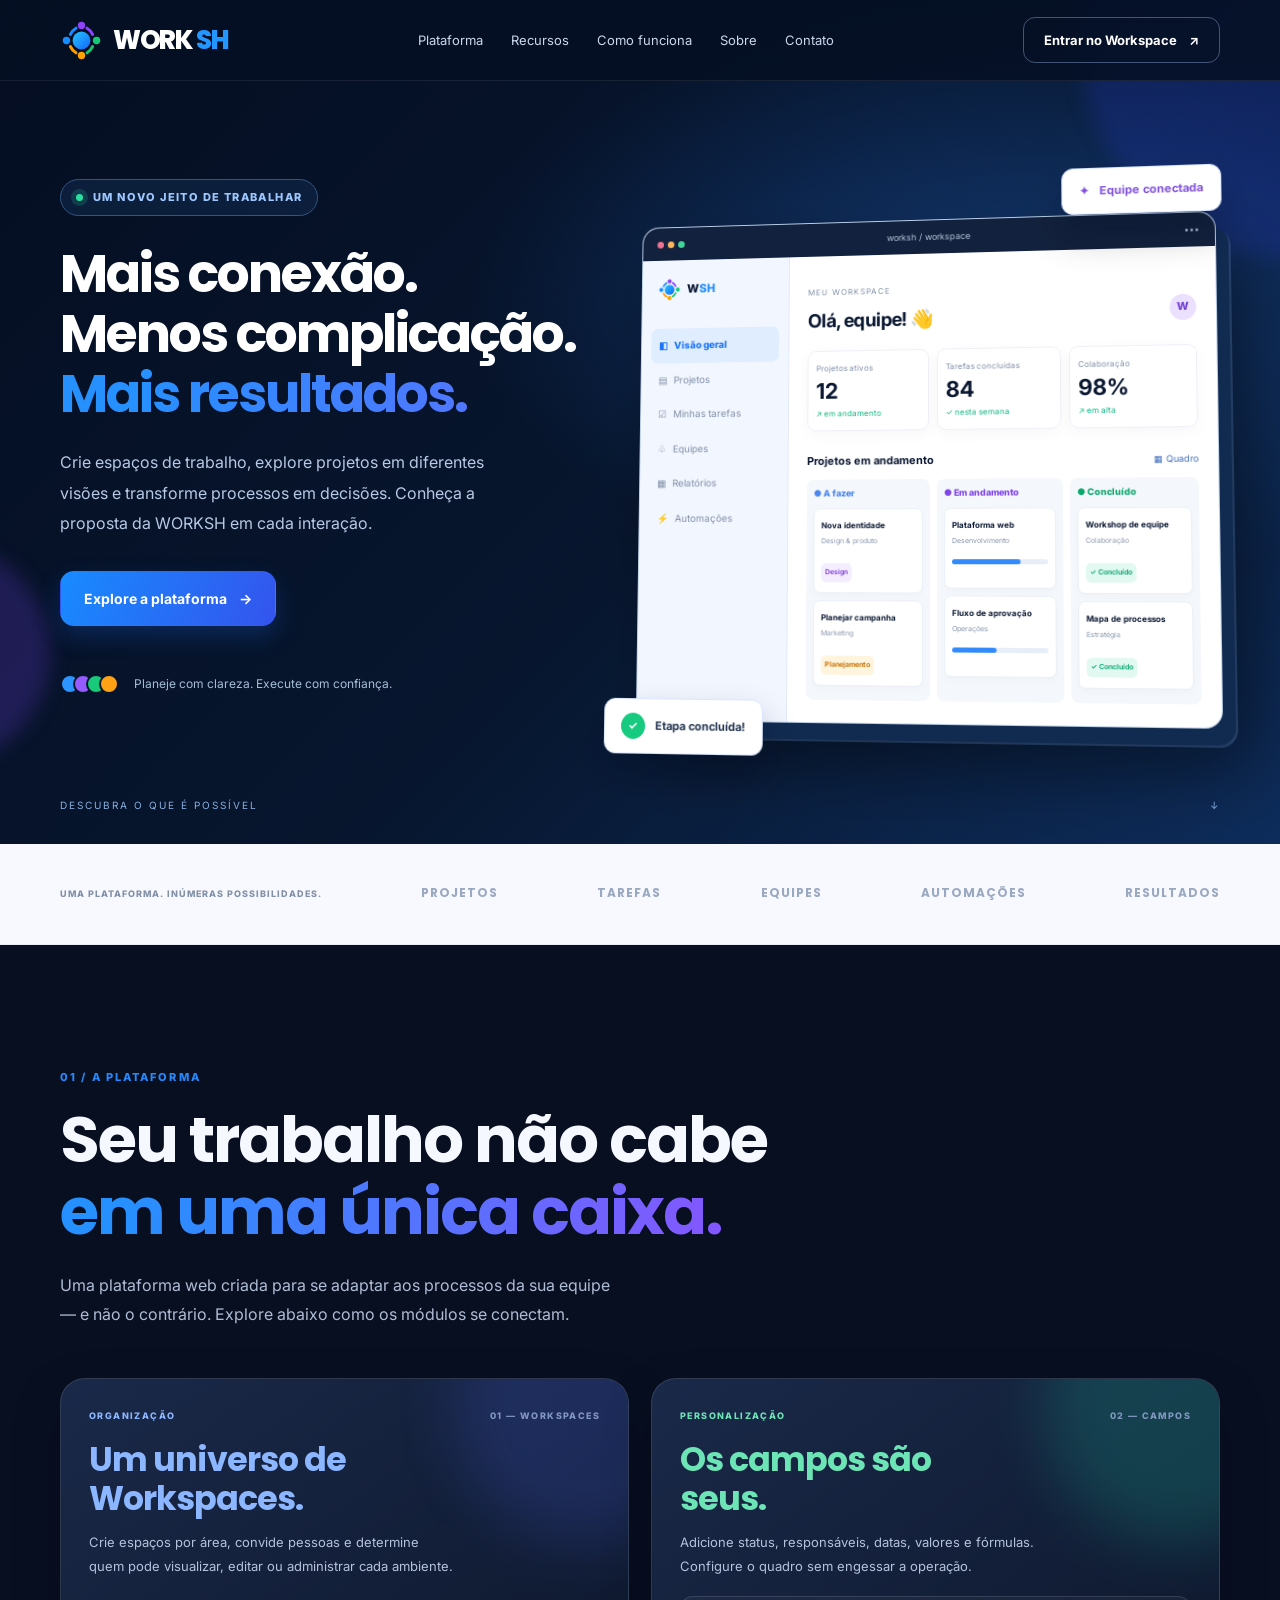
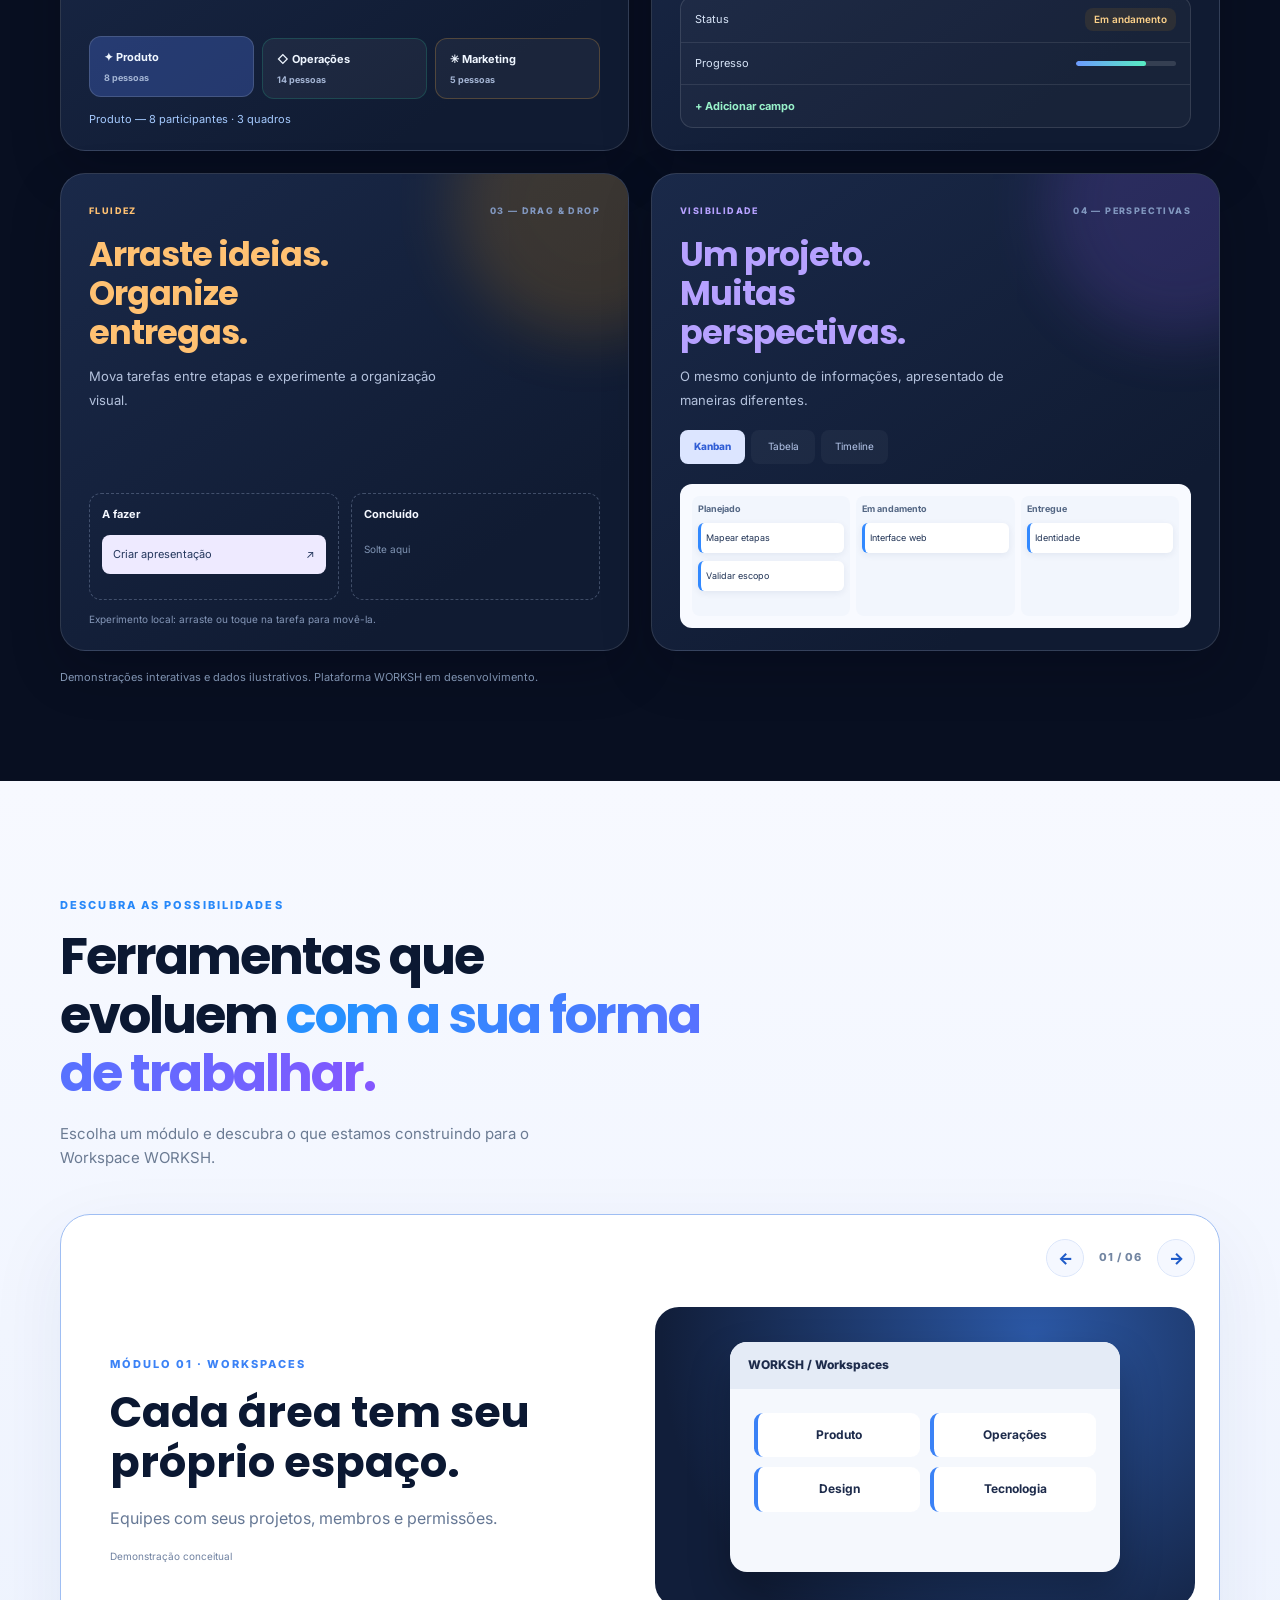
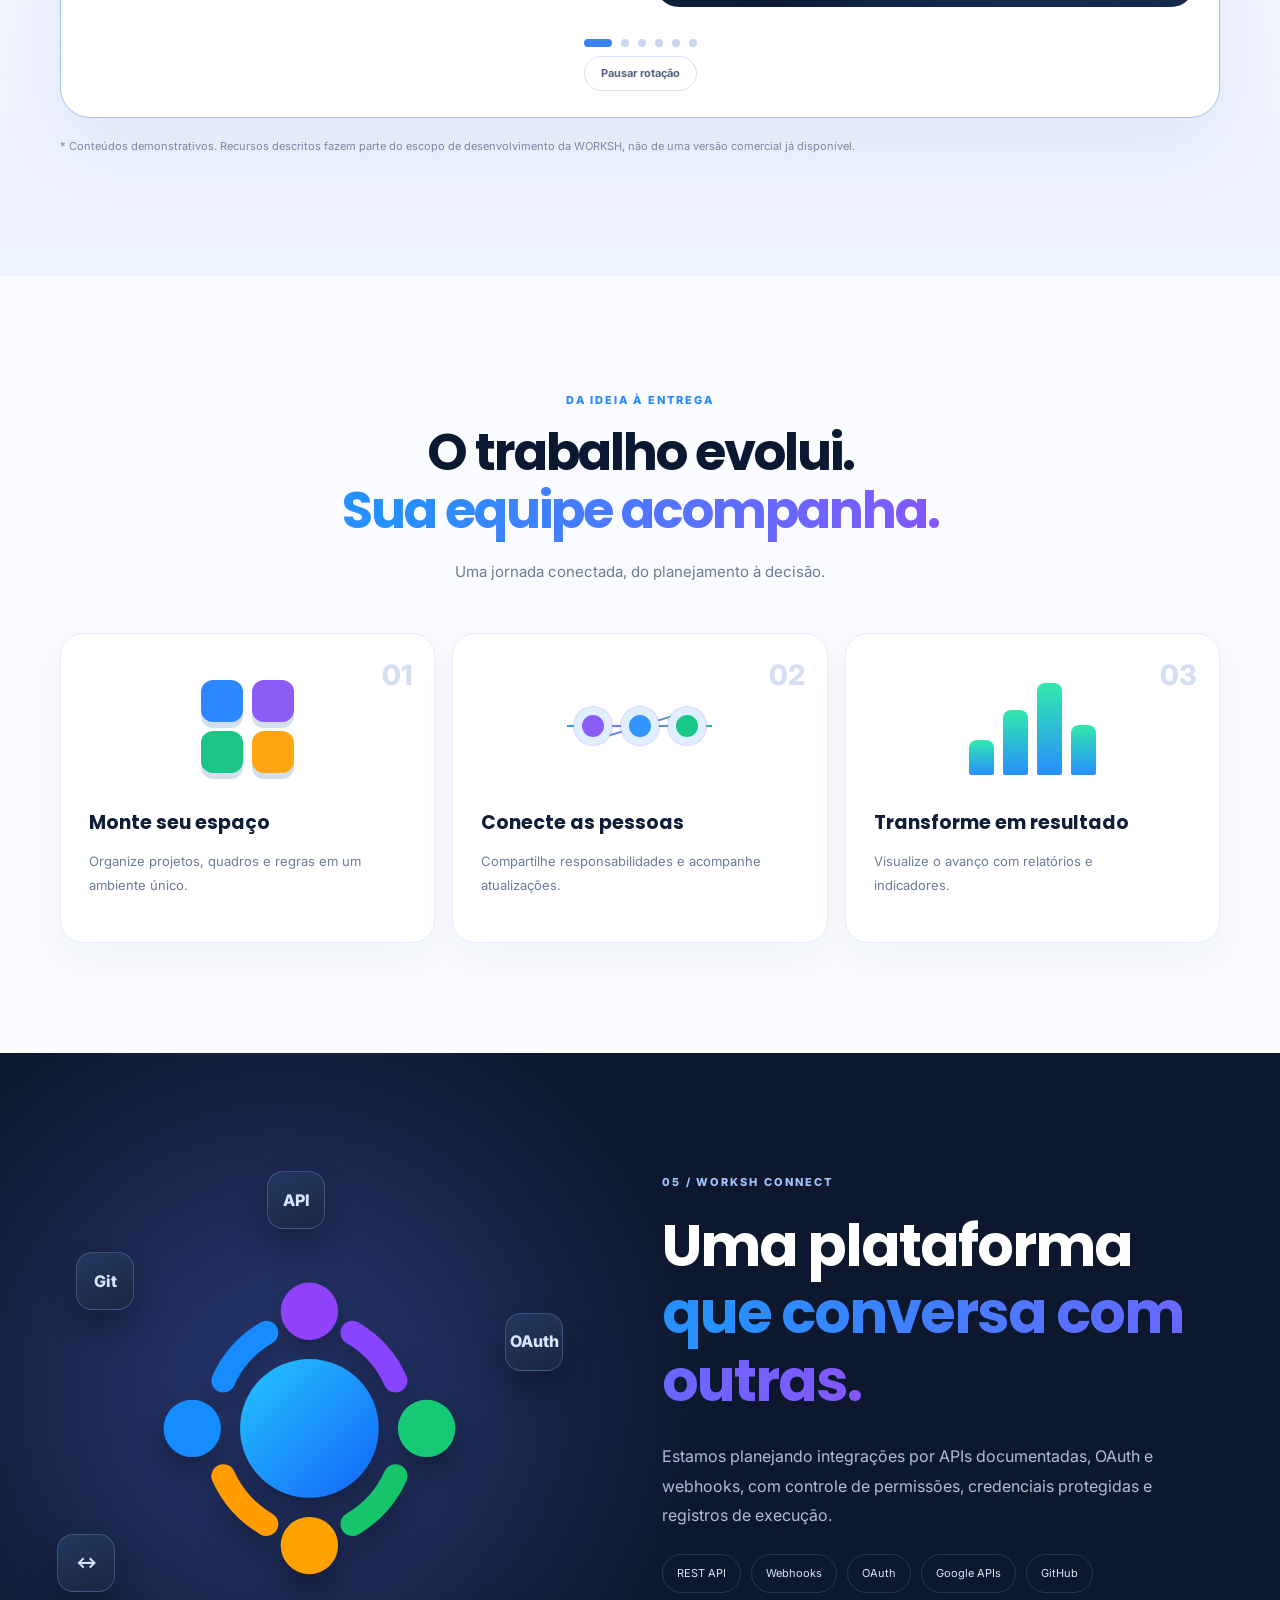
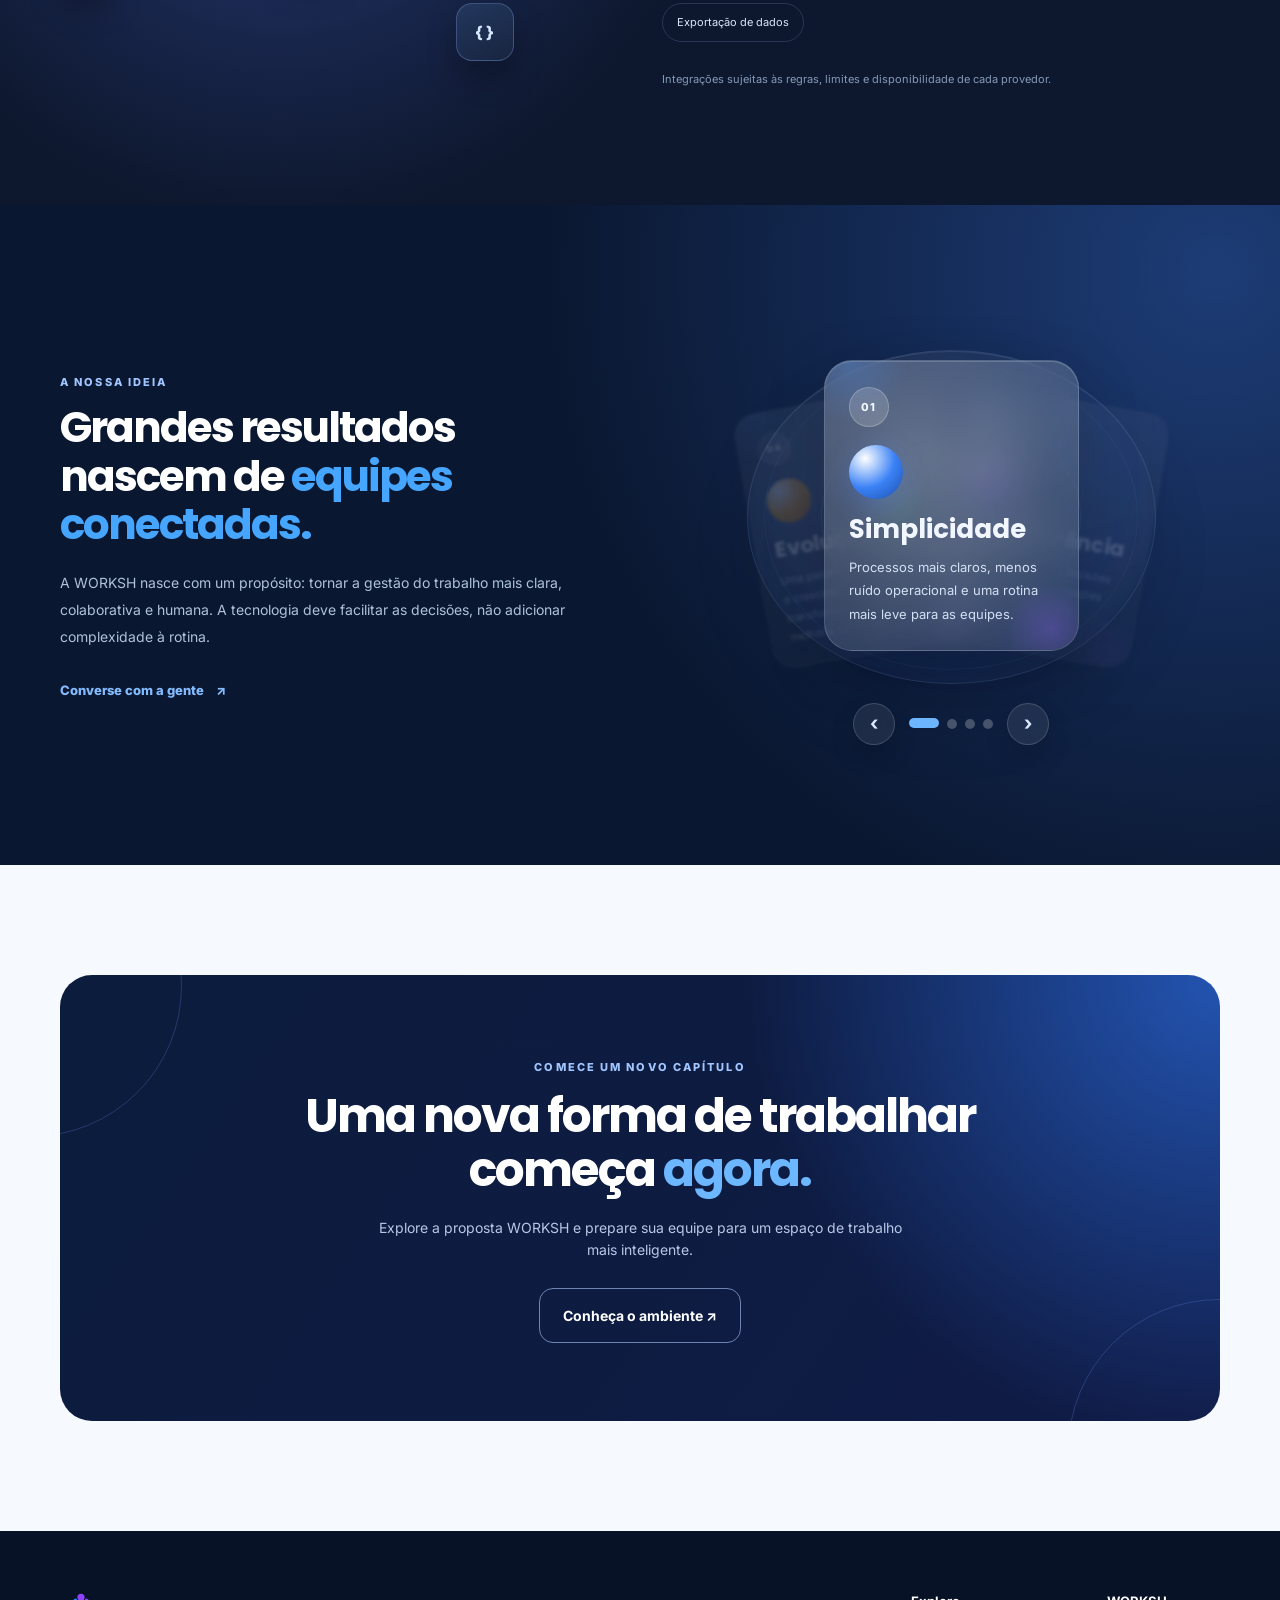
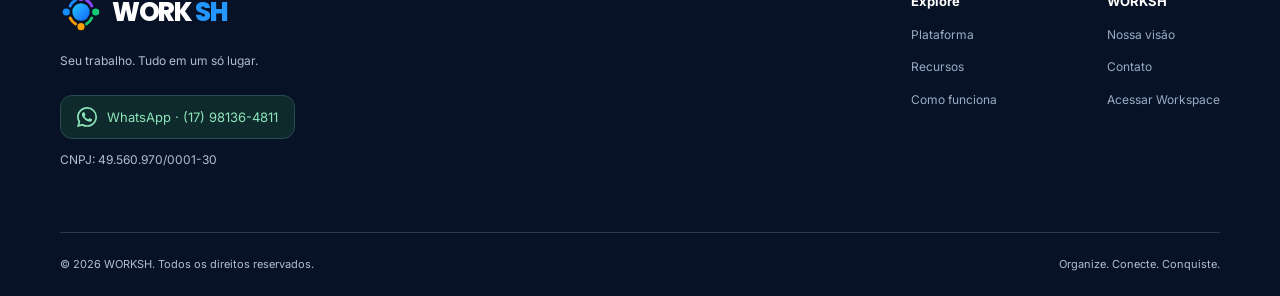
==== commit f093004c: "feat: integrate WORKSH with Supabase auth and board-level access" ====
--- a/index.html
+++ b/index.html
@@ -16,7 +16,7 @@
 <link href="style.css" rel="stylesheet"/>
 <script defer="" src="script.js">
 </script>
-</head>
+<script src="config.js"></script><script defer src="assets/vendor/supabase-2.118.0.js"></script><script type="module" src="assets/js/app.js?v=20261023.2"></script></head>
 <body>
 <a class="skip" href="#conteudo">
    Pular para o conteúdo
